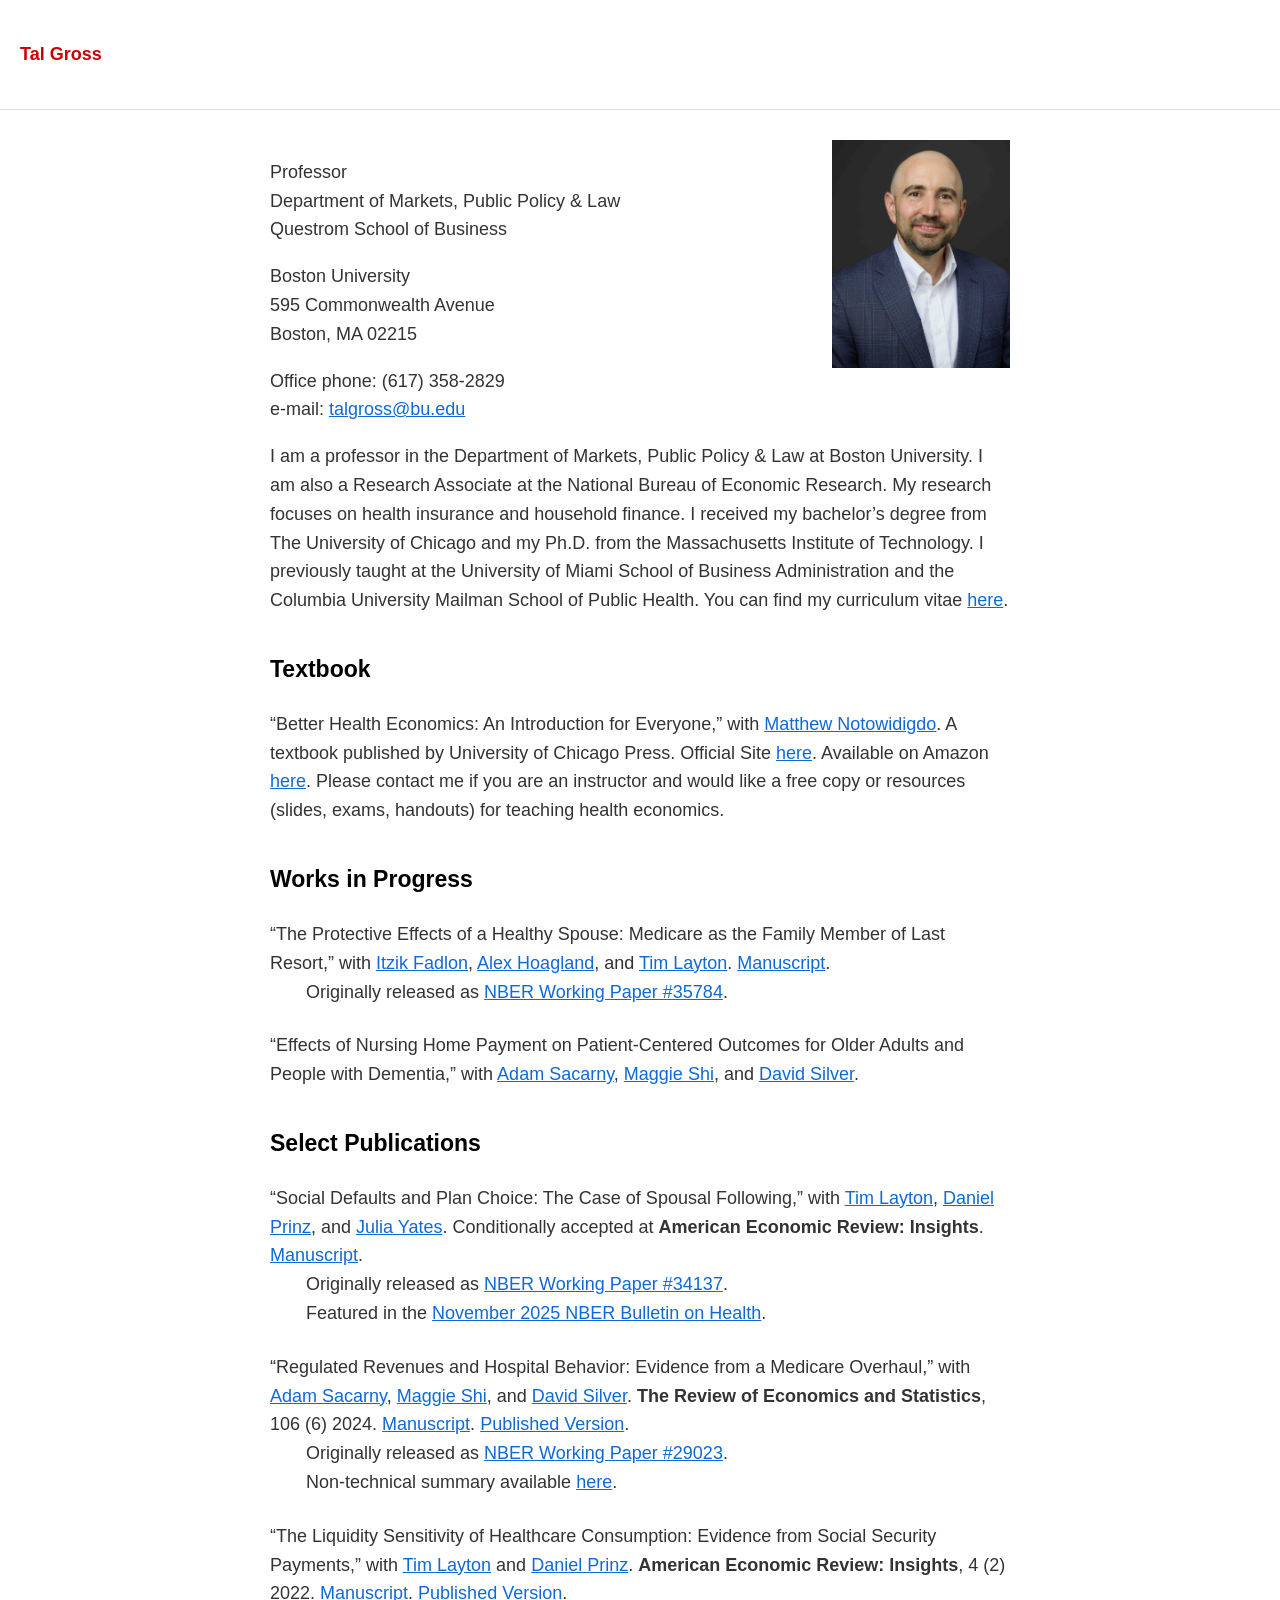
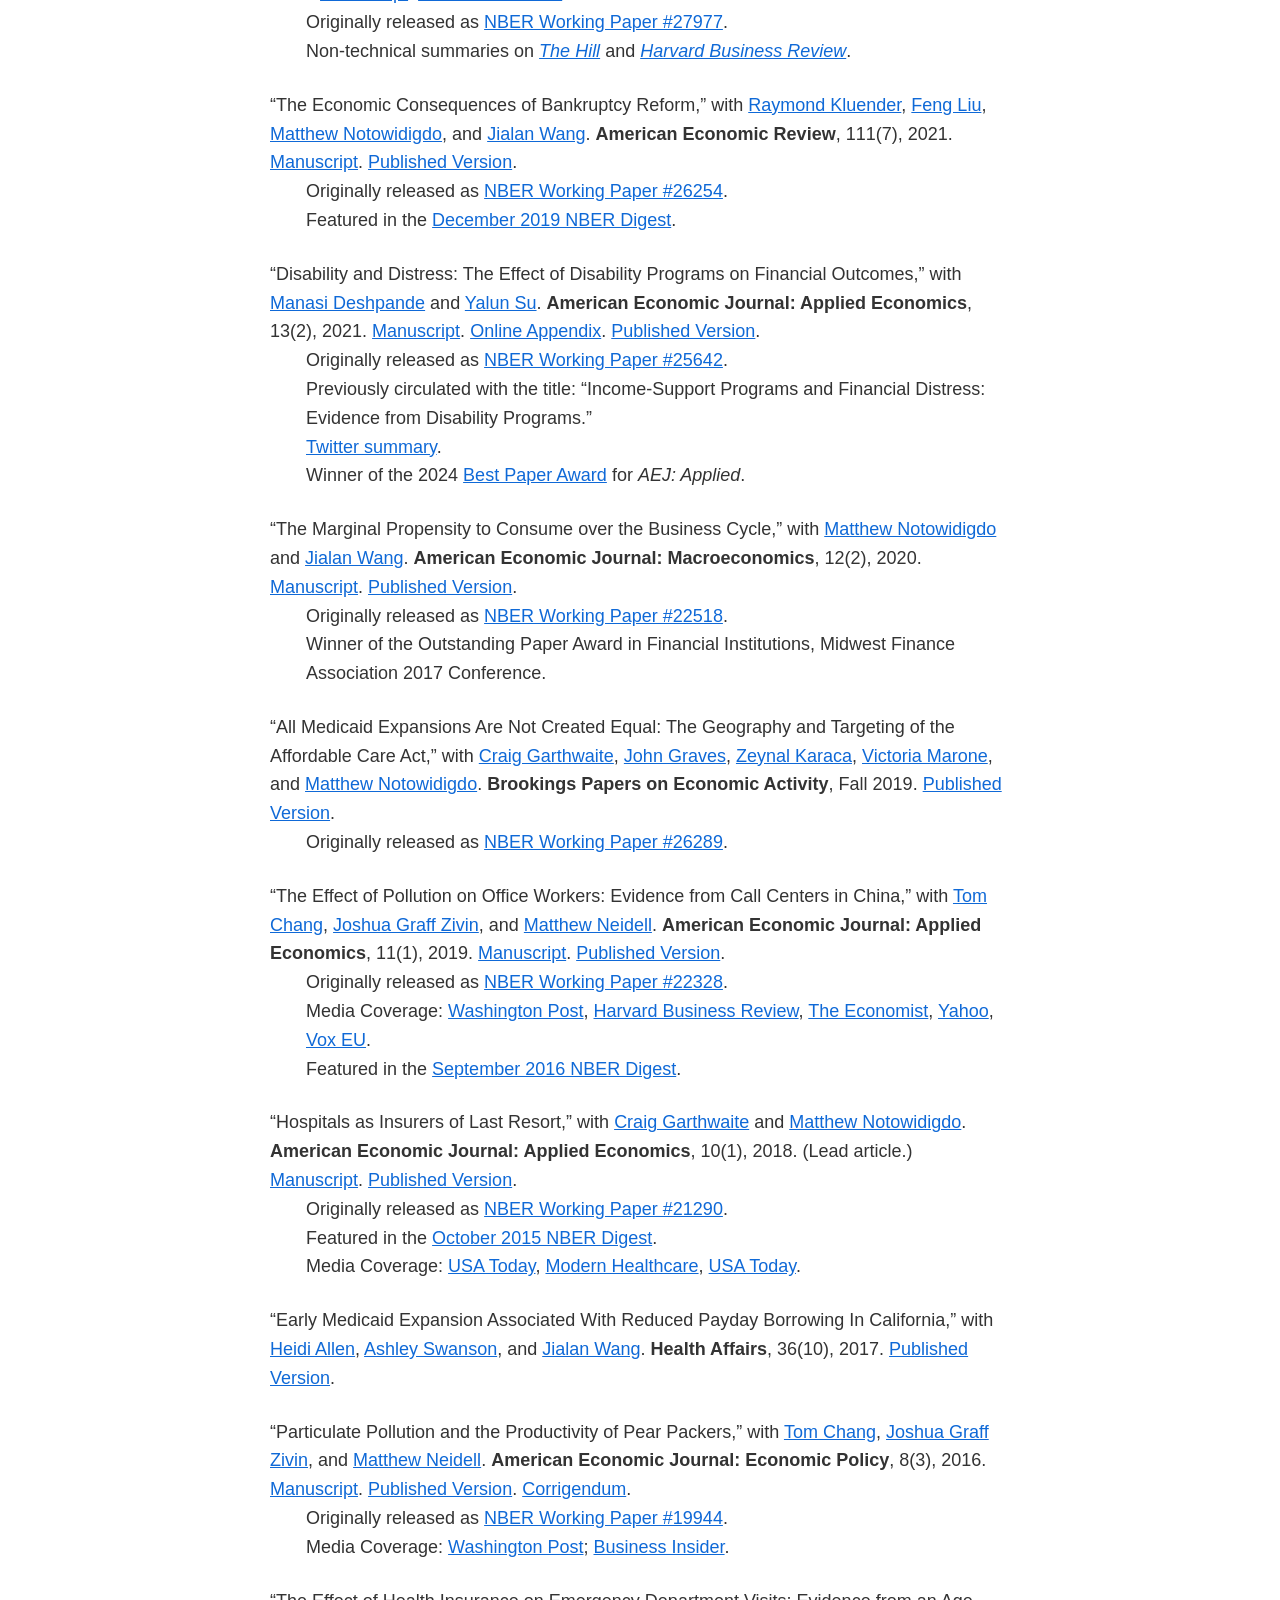
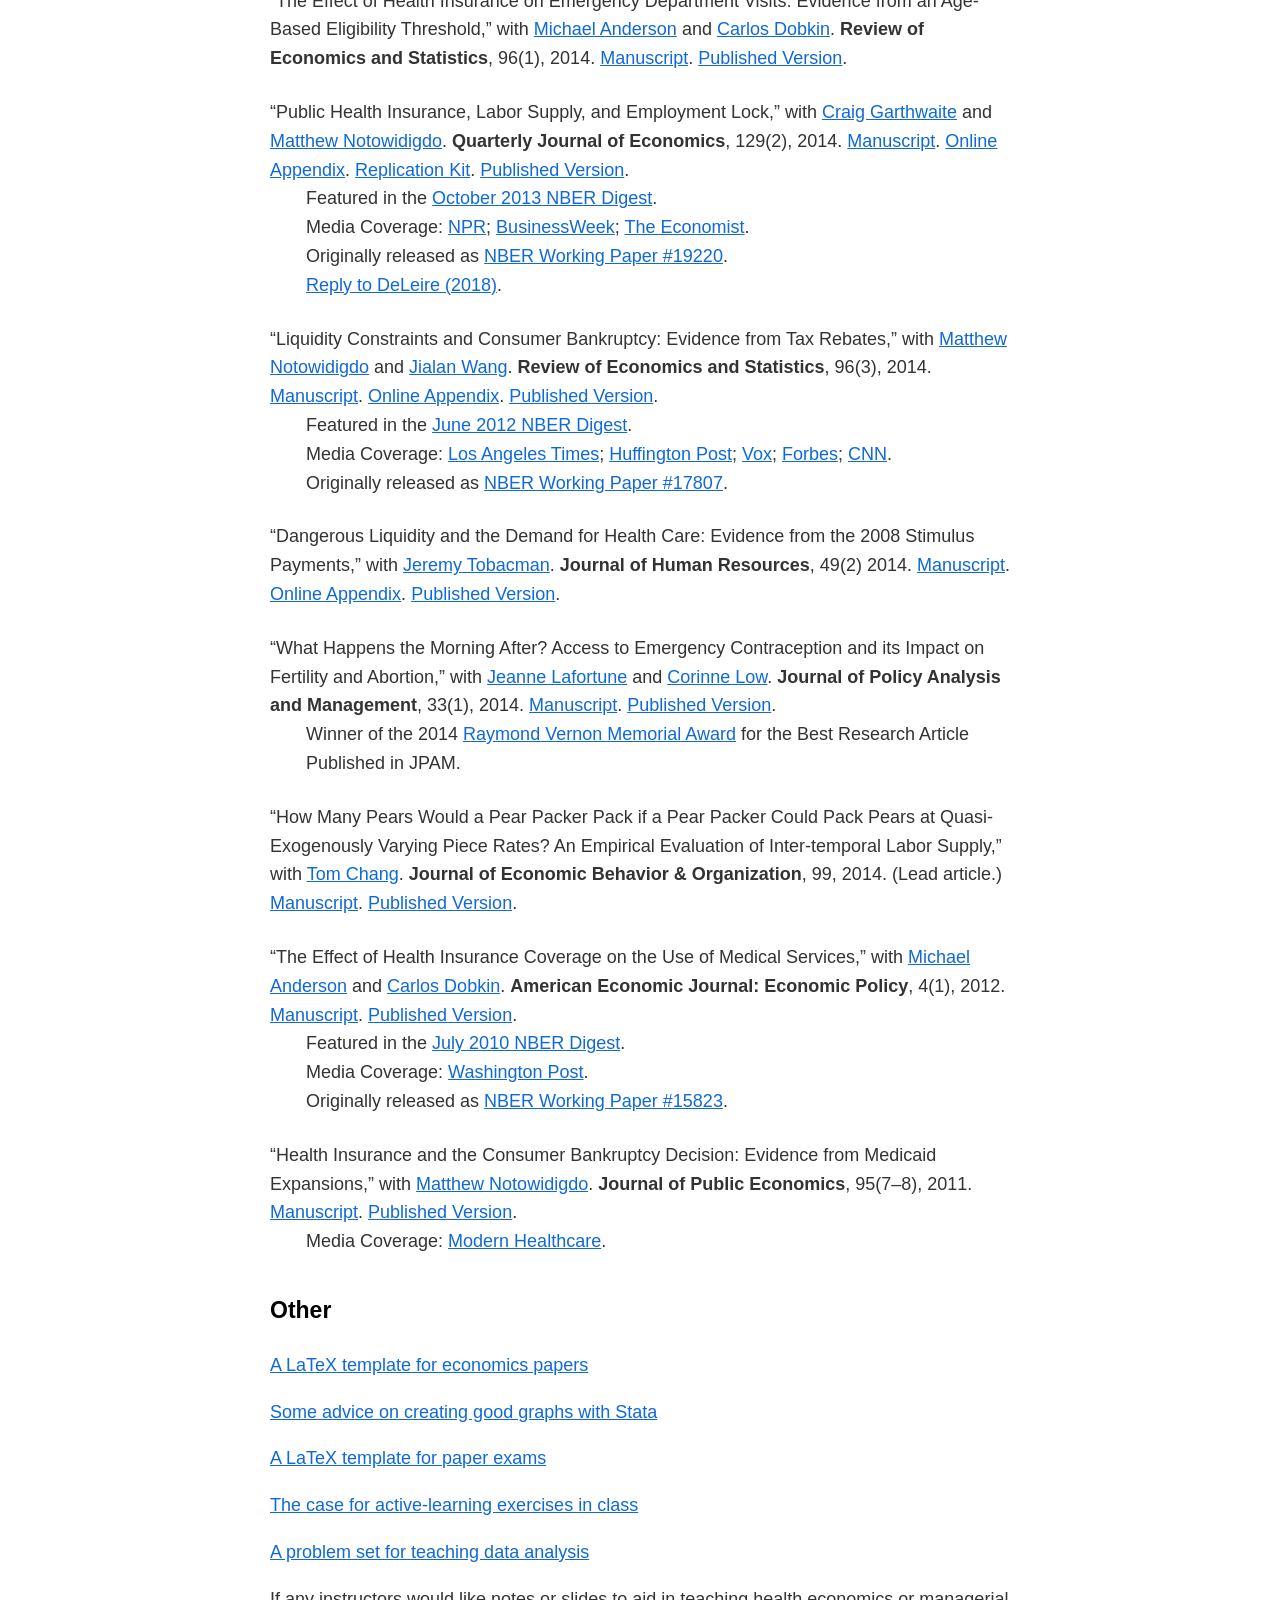
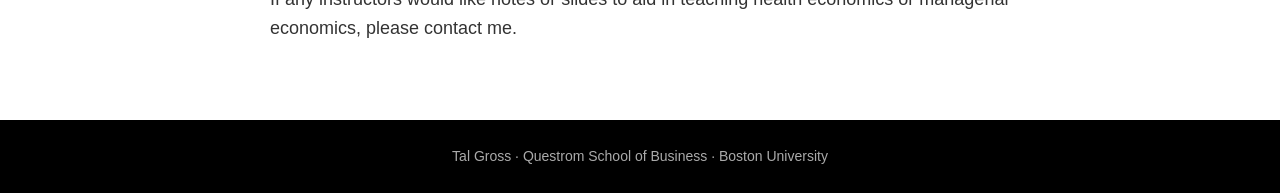
==== index.html @ 904182be "Initial version of personal website, moved from sites.bu.edu/talgross Co-Authored-By: Claude Opus 5." ====
<!DOCTYPE html>
<!-- Home page for Tal Gross. To add a paper, copy one <div class="paper"> block and edit it. -->
<html lang="en">
<head>
  <meta charset="utf-8">
  <meta name="viewport" content="width=device-width, initial-scale=1">
  <title>Tal Gross</title>
  <meta name="description" content="Tal Gross, Professor of Markets, Public Policy & Law at Boston University's Questrom School of Business. Research on health insurance and household finance.">
  <link rel="stylesheet" href="style.css">
</head>
<body>

<header class="masthead">
  <a href="./">Tal Gross</a>
</header>

<main>

<!-- ======================= Contact and bio ======================= -->

<img class="headshot" src="images/tal-gross.jpeg" alt="Photo of Tal Gross">

<p>Professor<br>
Department of Markets, Public Policy &amp; Law<br>
Questrom School of Business</p>

<p>Boston University<br>
595 Commonwealth Avenue<br>
Boston, MA 02215</p>

<p>Office phone: (617) 358-2829<br>
e-mail: <a href="mailto:talgross@bu.edu">talgross@bu.edu</a></p>

<p>I am a professor in the Department of Markets, Public Policy &amp; Law at Boston University. I am also a Research Associate at the National Bureau of Economic Research. My research focuses on health insurance and household finance. I received my bachelor’s degree from The University of Chicago and my Ph.D. from the Massachusetts Institute of Technology. I previously taught at the University of Miami School of Business Administration and the Columbia University Mailman School of Public Health. You can find my curriculum vitae <a href="talgross_cv.pdf">here</a>.</p>

<!-- ======================= Textbook ======================= -->

<h4>Textbook</h4>

<p>“Better Health Economics: An Introduction for Everyone,” with <a href="https://users.nber.org/~notom/">Matthew Notowidigdo</a>. A textbook published by University of Chicago Press. Official Site <a href="https://press.uchicago.edu/ucp/books/book/chicago/B/bo208556491.html">here</a>. Available on Amazon <a href="https://a.co/d/bDvPM5c">here</a>. Please contact me if you are an instructor and would like a free copy or resources (slides, exams, handouts) for teaching health economics.</p>

<!-- ======================= Works in progress ======================= -->

<h4>Works in Progress</h4>

<div class="paper">
  <p>“The Protective Effects of a Healthy Spouse: Medicare as the Family Member of Last Resort,” with <a href="https://pages.ucsd.edu/~yfadlon/">Itzik Fadlon</a>, <a href="https://alex-hoagland.github.io/">Alex Hoagland</a>, and <a href="https://www.timothyjlayton.com/">Tim Layton</a>. <a href="papers/fadlon-gross-hoagland-layton.pdf">Manuscript</a>.</p>
  <p class="note">Originally released as <a href="https://www.nber.org/papers/w35784">NBER Working Paper #35784</a>.</p>
</div>

<div class="paper">
  <p>“Effects of Nursing Home Payment on Patient-Centered Outcomes for Older Adults and People with Dementia,” with <a href="http://sacarny.com/">Adam Sacarny</a>, <a href="https://www.maggie-shi.com/">Maggie Shi</a>, and <a href="https://sites.google.com/site/silverdw/">David Silver</a>.</p>
</div>

<!-- ======================= Publications ======================= -->

<h4>Select Publications</h4>

<div class="paper">
  <p>“Social Defaults and Plan Choice: The Case of Spousal Following,” with <a href="https://www.timothyjlayton.com/">Tim Layton</a>, <a href="https://www.linkedin.com/in/prinzdani">Daniel Prinz</a>, and <a href="https://lsa.umich.edu/econ/people/phd-students/jryates.html">Julia Yates</a>. Conditionally accepted at <strong>American Economic Review: Insights</strong>. <a href="papers/gross-layton-prinz-yates.pdf">Manuscript</a>.</p>
  <p class="note">Originally released as <a href="https://www.nber.org/papers/w34137">NBER Working Paper #34137</a>.</p>
  <p class="note">Featured in the <a href="https://www.nber.org/bh/20253/spousal-following-and-medicare-part-d-plan-choice?page=1&amp;perPage=50">November 2025 NBER Bulletin on Health</a>.</p>
</div>

<div class="paper">
  <p>“Regulated Revenues and Hospital Behavior: Evidence from a Medicare Overhaul,” with <a href="http://sacarny.com/">Adam Sacarny</a>, <a href="https://www.maggie-shi.com/">Maggie Shi</a>, and <a href="https://sites.google.com/site/silverdw/">David Silver</a>. <strong>The Review of Economics and Statistics</strong>, 106 (6) 2024. <a href="papers/gross-sacarny-shi-silver-2024.pdf">Manuscript</a>. <a href="https://doi.org/10.1162/rest_a_01254">Published Version</a>.</p>
  <p class="note">Originally released as <a href="https://www.nber.org/papers/w29023">NBER Working Paper #29023</a>.</p>
  <p class="note">Non-technical summary available <a href="https://sites.bu.edu/tpri/2022/05/19/do-incentives-matter-for-hospitals/">here</a>.</p>
</div>

<div class="paper">
  <p>“The Liquidity Sensitivity of Healthcare Consumption: Evidence from Social Security Payments,” with <a href="https://www.timothyjlayton.com/">Tim Layton</a> and <a href="https://www.linkedin.com/in/prinzdani">Daniel Prinz</a>. <strong>American Economic Review: Insights</strong>, 4 (2) 2022. <a href="papers/gross-layton-prinz-2022.pdf">Manuscript</a>. <a href="https://www.doi.org/10.1257/aeri.20200830">Published Version</a>.</p>
  <p class="note">Originally released as <a href="http://www.nber.org/papers/w27977">NBER Working Paper #27977</a>.</p>
  <p class="note">Non-technical summaries on <a href="https://thehill.com/opinion/healthcare/529076-seniors-pattern-of-out-of-pocket-co-pays-says-much-about-us-healthcare"><em>The Hill</em></a> and <a href="https://hbr.org/2022/10/to-encourage-patients-to-fill-prescriptions-fix-copays"><em>Harvard Business Review</em></a>.</p>
</div>

<div class="paper">
  <p>“The Economic Consequences of Bankruptcy Reform,” with <a href="https://www.raykluender.com/">Raymond Kluender</a>, <a href="https://www.consumerfinance.gov/data-research/cfpb-researchers/feng-liu/">Feng Liu</a>, <a href="https://users.nber.org/~notom/">Matthew Notowidigdo</a>, and <a href="https://sites.google.com/site/jialanw/">Jialan Wang</a>. <strong>American Economic Review</strong>, 111(7), 2021. <a href="papers/gross-kluender-liu-notowidigdo-wang-2021.pdf">Manuscript</a>. <a href="https://www.doi.org/10.1257/aer.20191311">Published Version</a>.</p>
  <p class="note">Originally released as <a href="http://www.nber.org/papers/w26254">NBER Working Paper #26254</a>.</p>
  <p class="note">Featured in the <a href="https://www.nber.org/digest/dec19/dec19.pdf">December 2019 NBER Digest</a>.</p>
</div>

<div class="paper">
  <p>“Disability and Distress: The Effect of Disability Programs on Financial Outcomes,” with <a href="https://sites.google.com/view/mdeshpande">Manasi Deshpande</a> and <a href="https://scholar.google.com/citations?user=4s7i6xQAAAAJ&amp;hl=en">Yalun Su</a>. <strong>American Economic Journal: Applied Economics</strong>, 13(2), 2021. <a href="papers/deshpande-gross-su-2021.pdf">Manuscript</a>. <a href="papers/deshpande-gross-su-2021-appendix.pdf">Online Appendix</a>. <a href="https://www.doi.org/10.1257/app.20190709">Published Version</a>.</p>
  <p class="note">Originally released as <a href="http://www.nber.org/papers/w25642">NBER Working Paper #25642</a>.</p>
  <p class="note">Previously circulated with the title: “Income-Support Programs and Financial Distress: Evidence from Disability Programs.”</p>
  <p class="note"><a href="https://twitter.com/talgross/status/1105079815210786817">Twitter summary</a>.</p>
  <p class="note">Winner of the 2024 <a href="https://www.aeaweb.org/about-aea/honors-awards/aej-best-papers">Best Paper Award</a> for <em>AEJ: Applied</em>.</p>
</div>

<div class="paper">
  <p>“The Marginal Propensity to Consume over the Business Cycle,” with <a href="https://users.nber.org/~notom/">Matthew Notowidigdo</a> and <a href="https://sites.google.com/site/jialanw/">Jialan Wang</a>. <strong>American Economic Journal: Macroeconomics</strong>, 12(2), 2020. <a href="papers/gross-notowidigdo-wang-2020.pdf">Manuscript</a>. <a href="https://www.doi.org/10.1257/mac.20160287">Published Version</a>.</p>
  <p class="note">Originally released as <a href="http://www.nber.org/papers/w22518">NBER Working Paper #22518</a>.</p>
  <p class="note">Winner of the Outstanding Paper Award in Financial Institutions, Midwest Finance Association 2017 Conference.</p>
</div>

<div class="paper">
  <p>“All Medicaid Expansions Are Not Created Equal: The Geography and Targeting of the Affordable Care Act,” with <a href="https://www.kellogg.northwestern.edu/academics-research/faculty/garthwaite_craig/">Craig Garthwaite</a>, <a href="https://www.vumc.org/health-policy/person/john-graves-phd">John Graves</a>, <a href="https://www.linkedin.com/in/zeynal-karaca-0109754/">Zeynal Karaca</a>, <a href="https://www.victoriamarone.com">Victoria Marone</a>, and <a href="https://users.nber.org/~notom/">Matthew Notowidigdo</a>. <strong>Brookings Papers on Economic Activity</strong>, Fall 2019. <a href="https://www.brookings.edu/bpea-articles/all-medicaid-expansions-are-not-created-equal-the-geography-and-targeting-of-the-affordable-care-act/">Published Version</a>.</p>
  <p class="note">Originally released as <a href="https://www.nber.org/papers/w26289">NBER Working Paper #26289</a>.</p>
</div>

<div class="paper">
  <p>“The Effect of Pollution on Office Workers: Evidence from Call Centers in China,” with <a href="https://www.marshall.usc.edu/personnel/tom-chang">Tom Chang</a>, <a href="https://www.joshgraffzivin.com/">Joshua Graff Zivin</a>, and <a href="http://www.columbia.edu/~mn2191/">Matthew Neidell</a>. <strong>American Economic Journal: Applied Economics</strong>, 11(1), 2019. <a href="papers/chang-graffzivin-gross-neidell-2019.pdf">Manuscript</a>. <a href="https://www.doi.org/10.1257/app.20160436">Published Version</a>.</p>
  <p class="note">Originally released as <a href="http://www.nber.org/papers/w22328">NBER Working Paper #22328</a>.</p>
  <p class="note">Media Coverage: <a href="https://www.washingtonpost.com/news/energy-environment/wp/2016/06/14/the-hidden-toll-of-air-pollution-on-office-workers/">Washington Post</a>, <a href="https://hbr.org/2016/09/air-pollution-is-making-office-workers-less-productive">Harvard Business Review</a>, <a href="http://www.economist.com/blogs/economist-explains/2016/10/economist-explains-2">The Economist</a>, <a href="https://ca.finance.yahoo.com/news/pollution-is-making-it-harder-for-office-workers-to-be-productive-study-161359807.html">Yahoo</a>, <a href="http://voxeu.org/article/impact-pollution-worker-productivity">Vox EU</a>.</p>
  <p class="note">Featured in the <a href="http://www.nber.org/digest/sep16/sep16.pdf">September 2016 NBER Digest</a>.</p>
</div>

<div class="paper">
  <p>“Hospitals as Insurers of Last Resort,” with <a href="https://www.kellogg.northwestern.edu/academics-research/faculty/garthwaite_craig/">Craig Garthwaite</a> and <a href="https://users.nber.org/~notom/">Matthew Notowidigdo</a>. <strong>American Economic Journal: Applied Economics</strong>, 10(1), 2018. (Lead article.) <a href="papers/garthwaite-gross-notowidigdo-2018.pdf">Manuscript</a>. <a href="https://www.aeaweb.org/articles?id=10.1257/app.20150581">Published Version</a>.</p>
  <p class="note">Originally released as <a href="http://www.nber.org/papers/w21290">NBER Working Paper #21290</a>.</p>
  <p class="note">Featured in the <a href="http://www.nber.org/digest/oct15/oct15.pdf">October 2015 NBER Digest</a>.</p>
  <p class="note">Media Coverage: <a href="http://www.usatoday.com/story/news/nation/2015/06/25/aca-subsidies-remain-under-supreme-court-decision/71116336/">USA Today</a>, <a href="https://web.archive.org/web/20190106095228/https://www.modernhealthcare.com/article/20150623/NEWS/150629964">Modern Healthcare</a>, <a href="https://www.usatoday.com/story/news/politics/2017/07/03/who-pays-when-someone-without-insurance-shows-up-er/445756001/">USA Today</a>.</p>
</div>

<div class="paper">
  <p>“Early Medicaid Expansion Associated With Reduced Payday Borrowing In California,” with <a href="https://socialwork.columbia.edu/directory/heidi-l-allen">Heidi Allen</a>, <a href="https://econ.wisc.edu/staff/swanson-ashley/">Ashley Swanson</a>, and <a href="https://sites.google.com/site/jialanw/">Jialan Wang</a>. <strong>Health Affairs</strong>, 36(10), 2017. <a href="https://doi.org/10.1377/hlthaff.2017.0369">Published Version</a>.</p>
</div>

<div class="paper">
  <p>“Particulate Pollution and the Productivity of Pear Packers,” with <a href="https://www.marshall.usc.edu/personnel/tom-chang">Tom Chang</a>, <a href="https://www.joshgraffzivin.com/">Joshua Graff Zivin</a>, and <a href="http://www.columbia.edu/~mn2191/">Matthew Neidell</a>. <strong>American Economic Journal: Economic Policy</strong>, 8(3), 2016. <a href="papers/chang-graffzivin-gross-neidell-2016.pdf">Manuscript</a>. <a href="https://www.aeaweb.org/articles?id=10.1257/pol.20150085">Published Version</a>. <a href="https://www.aeaweb.org/articles?id=10.1257/pol.11.3.454">Corrigendum</a>.</p>
  <p class="note">Originally released as <a href="http://www.nber.org/papers/w19944">NBER Working Paper #19944</a>.</p>
  <p class="note">Media Coverage: <a href="http://www.washingtonpost.com/blogs/wonkblog/wp/2014/03/10/new-research-shows-air-pollution-might-make-you-bad-at-your-job/">Washington Post</a>; <a href="http://www.businessinsider.com/pollution-affects-labor-productivity-2015-6">Business Insider</a>.</p>
</div>

<div class="paper">
  <p>“The Effect of Health Insurance on Emergency Department Visits: Evidence from an Age-Based Eligibility Threshold,” with <a href="https://anderson.are.berkeley.edu/Homepage.html">Michael Anderson</a> and <a href="http://people.ucsc.edu/~cdobkin/">Carlos Dobkin</a>. <strong>Review of Economics and Statistics</strong>, 96(1), 2014. <a href="papers/anderson-dobkin-gross-2014.pdf">Manuscript</a>. <a href="http://www.mitpressjournals.org/doi/abs/10.1162/REST_a_00378#.U2fmUK1dVqI">Published Version</a>.</p>
</div>

<div class="paper">
  <p>“Public Health Insurance, Labor Supply, and Employment Lock,” with <a href="https://www.kellogg.northwestern.edu/academics-research/faculty/garthwaite_craig/">Craig Garthwaite</a> and <a href="https://users.nber.org/~notom/">Matthew Notowidigdo</a>. <strong>Quarterly Journal of Economics</strong>, 129(2), 2014. <a href="papers/garthwaite-gross-notowidigdo-2014.pdf">Manuscript</a>. <a href="papers/garthwaite-gross-notowidigdo-2014-appendix.pdf">Online Appendix</a>. <a href="http://www.nber.org/~notom/ggn-replication-kit.zip">Replication Kit</a>. <a href="http://qje.oxfordjournals.org/content/129/2/653.abstract">Published Version</a>.</p>
  <p class="note">Featured in the <a href="http://www.nber.org/digest/oct13/oct13.pdf">October 2013 NBER Digest</a>.</p>
  <p class="note">Media Coverage: <a href="https://web.archive.org/web/20130718160529/http://www.marketplace.org:80/topics/economy/health-care/affordable-care-act-may-free-some-working-health-insurance">NPR</a>; <a href="https://web.archive.org/web/20130728070442/http://www.businessweek.com:80/articles/2013-07-26/obamacare-could-shrink-jobs-why-that-might-be-ok">BusinessWeek</a>; <a href="https://web.archive.org/web/20130815211618/http://www.economist.com/whichmba/lessons-tennessee">The Economist</a>.</p>
  <p class="note">Originally released as <a href="http://www.nber.org/papers/w19220">NBER Working Paper #19220</a>.</p>
  <p class="note"><a href="papers/garthwaite-gross-notowidigdo-2014-reply.pdf">Reply to DeLeire (2018)</a>.</p>
</div>

<div class="paper">
  <p>“Liquidity Constraints and Consumer Bankruptcy: Evidence from Tax Rebates,” with <a href="https://users.nber.org/~notom/">Matthew Notowidigdo</a> and <a href="https://sites.google.com/site/jialanw/">Jialan Wang</a>. <strong>Review of Economics and Statistics</strong>, 96(3), 2014. <a href="papers/gross-notowidigdo-wang-2014.pdf">Manuscript</a>. <a href="papers/gross-notowidigdo-wang-2014-appendix.pdf">Online Appendix</a>. <a href="http://www.mitpressjournals.org/toc/rest/96/3">Published Version</a>.</p>
  <p class="note">Featured in the <a href="http://www.nber.org/digest/jun12/jun12.pdf">June 2012 NBER Digest</a>.</p>
  <p class="note">Media Coverage: <a href="http://www.latimes.com/business/money/la-fi-mo-tax-refunds-bankruptcy-20120323,0,1191292.story">Los Angeles Times</a>; <a href="http://www.huffingtonpost.com/2012/03/23/bankruptcy-tax-refund_n_1374861.html">Huffington Post</a>; <a href="https://web.archive.org/web/20120408194123/http://www.voxeu.org:80/index.php?q=node/7846">Vox</a>; <a href="http://www.forbes.com/sites/daviddisalvo/2012/03/22/why-tax-rebates-boost-bankruptcies-and-why-thats-not-all-bad/">Forbes</a>; <a href="https://web.archive.org/web/20120508183751/http://money.cnn.com:80/2012/05/07/pf/bankruptcy-costs/index.htm">CNN</a>.</p>
  <p class="note">Originally released as <a href="http://www.nber.org/papers/w17807">NBER Working Paper #17807</a>.</p>
</div>

<div class="paper">
  <p>“Dangerous Liquidity and the Demand for Health Care: Evidence from the 2008 Stimulus Payments,” with <a href="http://lerner.udel.edu/faculty-staff-directory/jeremy-tobacman/">Jeremy Tobacman</a>. <strong>Journal of Human Resources</strong>, 49(2) 2014. <a href="papers/gross-tobacman-2014.pdf">Manuscript</a>. <a href="papers/gross-tobacman-2014-appendix.pdf">Online Appendix</a>. <a href="http://jhr.uwpress.org/content/49/2/424.abstract">Published Version</a>.</p>
</div>

<div class="paper">
  <p>“What Happens the Morning After? Access to Emergency Contraception and its Impact on Fertility and Abortion,” with <a href="http://sites.google.com/site/jeannelafortune/">Jeanne Lafortune</a> and <a href="https://bepp.wharton.upenn.edu/profile/corlow/">Corinne Low</a>. <strong>Journal of Policy Analysis and Management</strong>, 33(1), 2014. <a href="papers/gross-lafortune-low-2014.pdf">Manuscript</a>. <a href="http://onlinelibrary.wiley.com/doi/10.1002/pam.21731/abstract">Published Version</a>.</p>
  <p class="note">Winner of the 2014 <a href="https://www.appam.org/about-appam/awards/raymond-vernon-memorial-award/">Raymond Vernon Memorial Award</a> for the Best Research Article Published in JPAM.</p>
</div>

<div class="paper">
  <p>“How Many Pears Would a Pear Packer Pack if a Pear Packer Could Pack Pears at Quasi-Exogenously Varying Piece Rates? An Empirical Evaluation of Inter-temporal Labor Supply,” with <a href="https://www.marshall.usc.edu/personnel/tom-chang">Tom Chang</a>. <strong>Journal of Economic Behavior &amp; Organization</strong>, 99, 2014. (Lead article.) <a href="papers/chang-gross-2014.pdf">Manuscript</a>. <a href="http://www.sciencedirect.com/science/article/pii/S0167268113002953">Published Version</a>.</p>
</div>

<div class="paper">
  <p>“The Effect of Health Insurance Coverage on the Use of Medical Services,” with <a href="https://anderson.are.berkeley.edu/Homepage.html">Michael Anderson</a> and <a href="http://people.ucsc.edu/~cdobkin/">Carlos Dobkin</a>. <strong>American Economic Journal: Economic Policy</strong>, 4(1), 2012. <a href="papers/anderson-dobkin-gross-2012.pdf">Manuscript</a>. <a href="http://pubs.aeaweb.org/doi/pdfplus/10.1257/pol.4.1.1">Published Version</a>.</p>
  <p class="note">Featured in the <a href="http://www.nber.org/digest/jul10/jul10.pdf">July 2010 NBER Digest</a>.</p>
  <p class="note">Media Coverage: <a href="http://www.washingtonpost.com/wp-dyn/content/article/2010/03/23/AR2010032302347.html?hpid=opinionsbox1">Washington Post</a>.</p>
  <p class="note">Originally released as <a href="http://www.nber.org/papers/w15823">NBER Working Paper #15823</a>.</p>
</div>

<div class="paper">
  <p>“Health Insurance and the Consumer Bankruptcy Decision: Evidence from Medicaid Expansions,” with <a href="https://users.nber.org/~notom/">Matthew Notowidigdo</a>. <strong>Journal of Public Economics</strong>, 95(7–8), 2011. <a href="papers/gross-notowidigdo-2011.pdf">Manuscript</a>. <a href="http://dx.doi.org/10.1016/j.jpubeco.2011.01.012">Published Version</a>.</p>
  <p class="note">Media Coverage: <a href="https://web.archive.org/web/20110827120717/http://www.modernhealthcare.com:80/article/20110414/blogs01/304149984">Modern Healthcare</a>.</p>
</div>

<!-- ======================= Other ======================= -->

<h4>Other</h4>

<p><a href="https://bsky.app/profile/talgross.bsky.social/post/3lj6batfz7c2r">A LaTeX template for economics papers</a></p>
<p><a href="https://bsky.app/profile/talgross.bsky.social/post/3lk4bfmixrc23">Some advice on creating good graphs with Stata</a></p>
<p><a href="https://github.com/talgross-bu/LaTeX-template-for-exams">A LaTeX template for paper exams</a></p>
<p><a href="teaching/one-idea-for-teaching.pdf">The case for active-learning exercises in class</a></p>
<p><a href="problem-sets.html">A problem set for teaching data analysis</a></p>
<p>If any instructors would like notes or slides to aid in teaching health economics or managerial economics, please contact me.</p>

</main>

<footer>Tal Gross &middot; Questrom School of Business &middot; Boston University</footer>

</body>
</html>
---- style.css ----
/* Styles for Tal Gross's personal site. Mimics the look of the old BU WordPress theme. */

:root {
  --text: #333;
  --heading: #000;
  --link: #0f69d7;
  --link-visited: #7337af;
  --rule: #ddd;
  --bu-red: #cc0000;
  --sans: "Helvetica Neue", Helvetica, Arial, sans-serif;
}

body {
  margin: 0;
  background: #fff;
  color: var(--text);
  font-family: var(--sans);
  font-size: 18px;
  line-height: 1.6;
}

a { color: var(--link); }
a:visited { color: var(--link-visited); }
a:hover { text-decoration: none; }

/* Top banner with the site name */
.masthead {
  border-bottom: 1px solid var(--rule);
}
.masthead a {
  display: block;
  padding: 40px 20px;
  font-family: var(--sans);
  font-size: 18px;
  font-weight: bold;
  color: var(--bu-red);
  text-decoration: none;
}

main {
  max-width: 740px;
  margin: 0 auto;
  padding: 30px 20px 60px;
}

h1, h2, h4 { color: var(--heading); line-height: 1.3; }
h1 { font-size: 30px; }
h2 { font-size: 24px; margin-top: 40px; }
h4 { font-size: 23px; margin: 40px 0 25px; }

.headshot {
  float: right;
  width: 178px;
  margin: 0 0 20px 20px;
}

/* Each publication: main citation, then indented notes (NBER version, media, awards) */
.paper { margin-bottom: 25px; }
.paper p { margin: 0; }
.paper .note { padding-left: 2em; }

code { font-size: 16px; }

/* Black BU-style footer */
footer {
  background: #000;
  color: #aaa;
  font-family: var(--sans);
  font-size: 14px;
  text-align: center;
  padding: 25px 20px;
}

@media (max-width: 600px) {
  body { font-size: 17px; }
  .masthead a { padding: 25px 16px; }
  main { padding: 20px 16px 40px; }
  .headshot { width: 120px; }
}
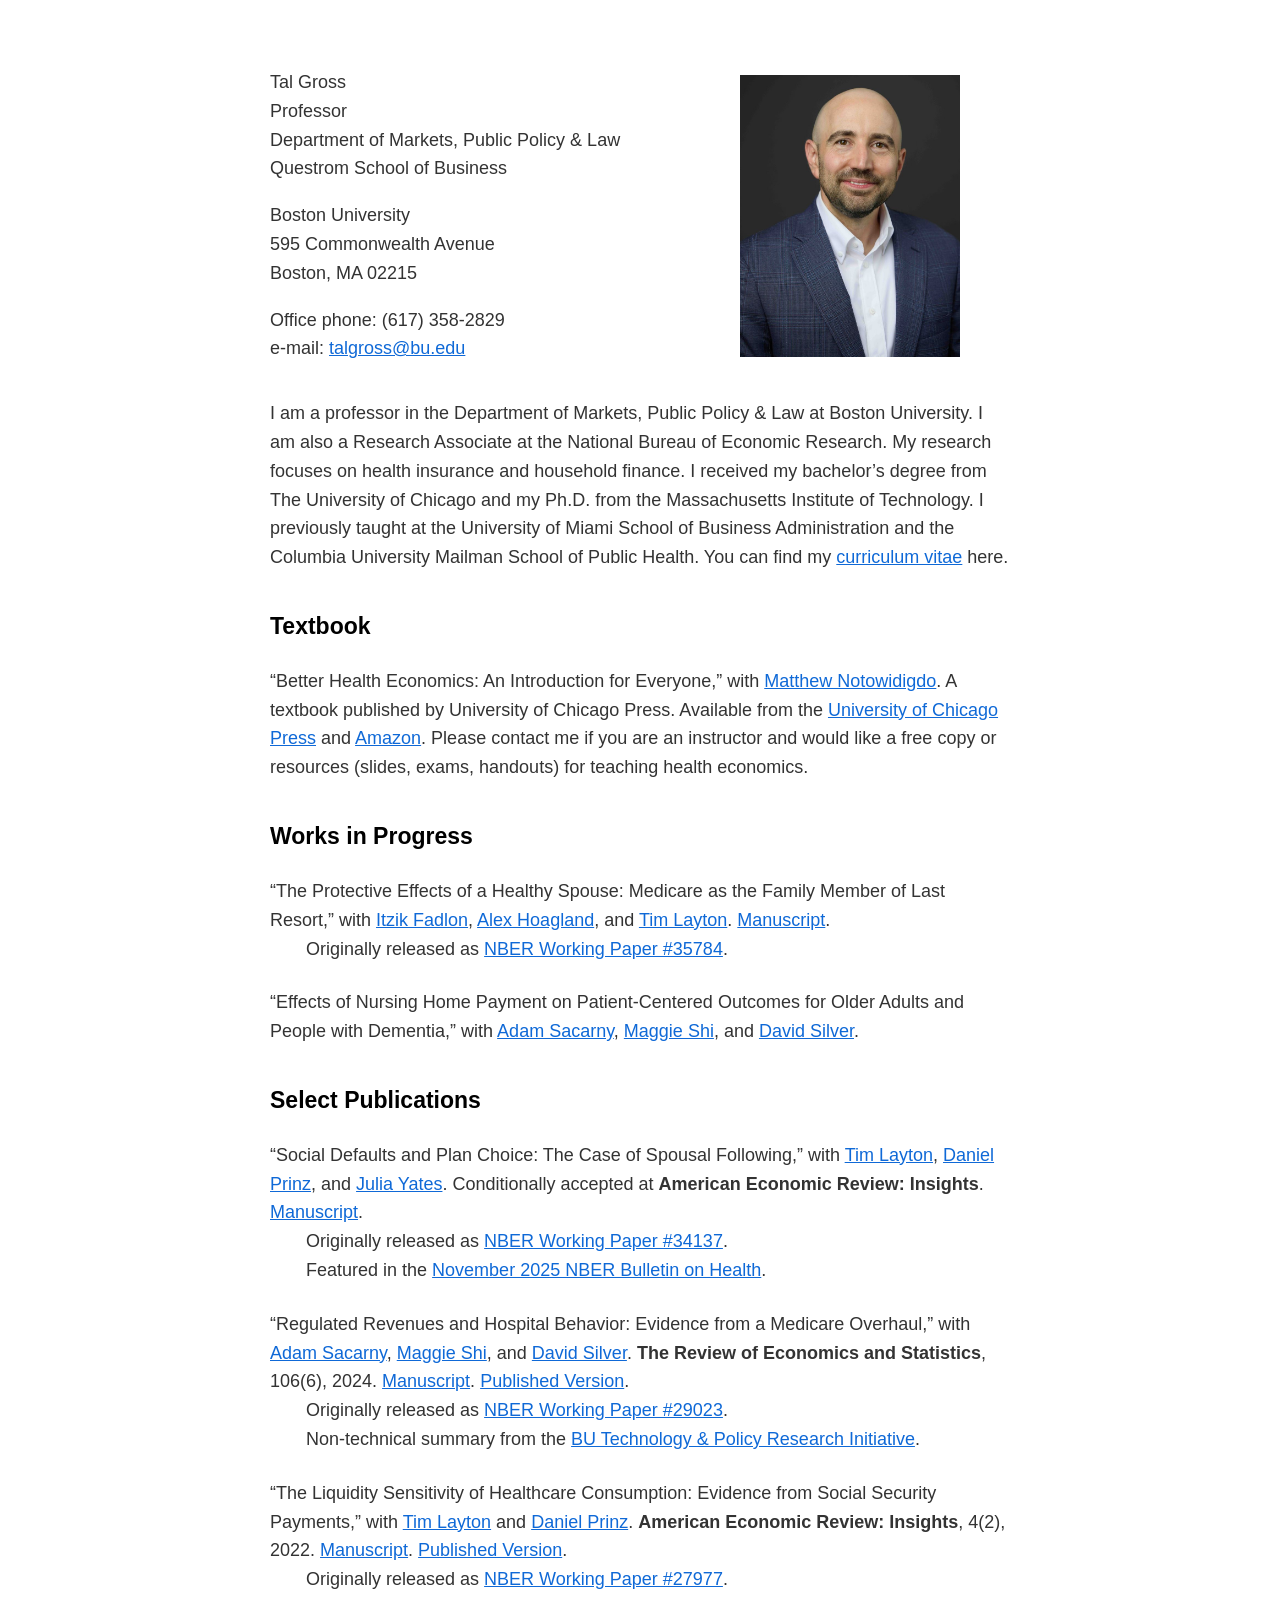
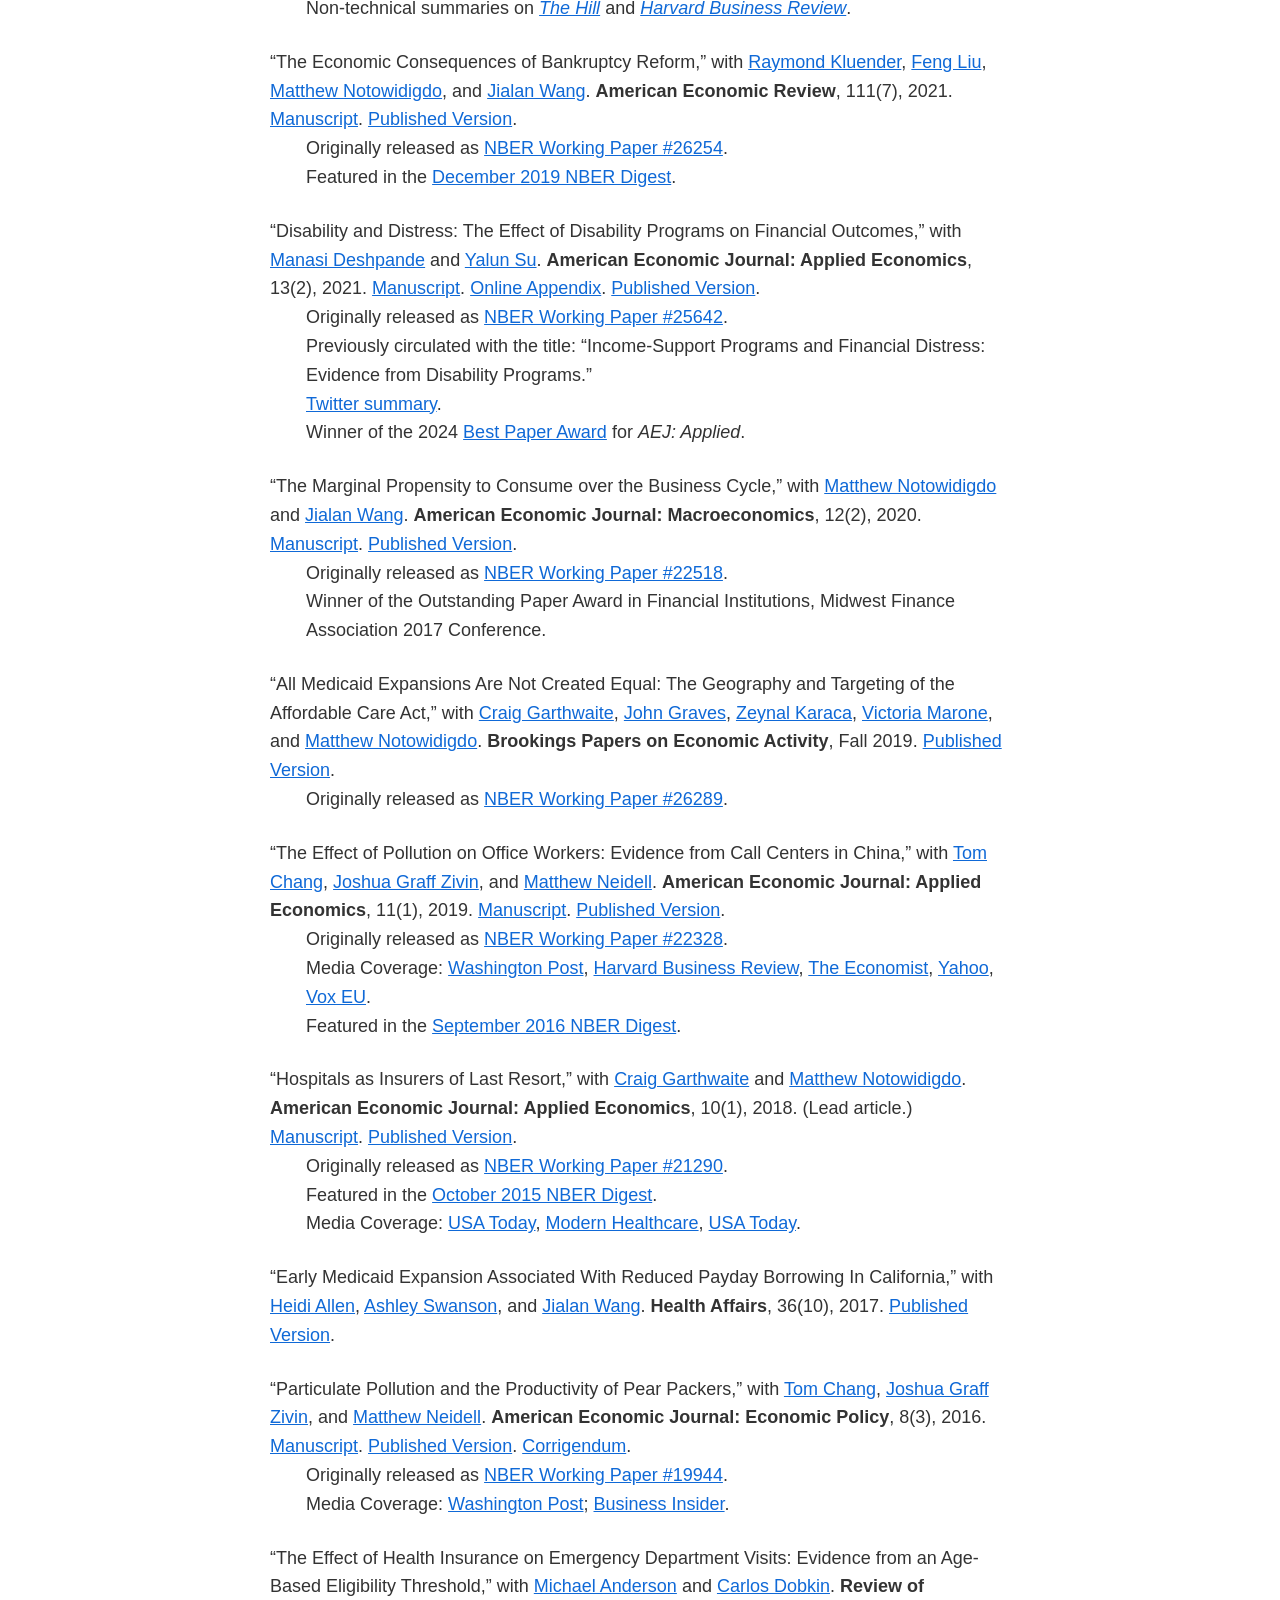
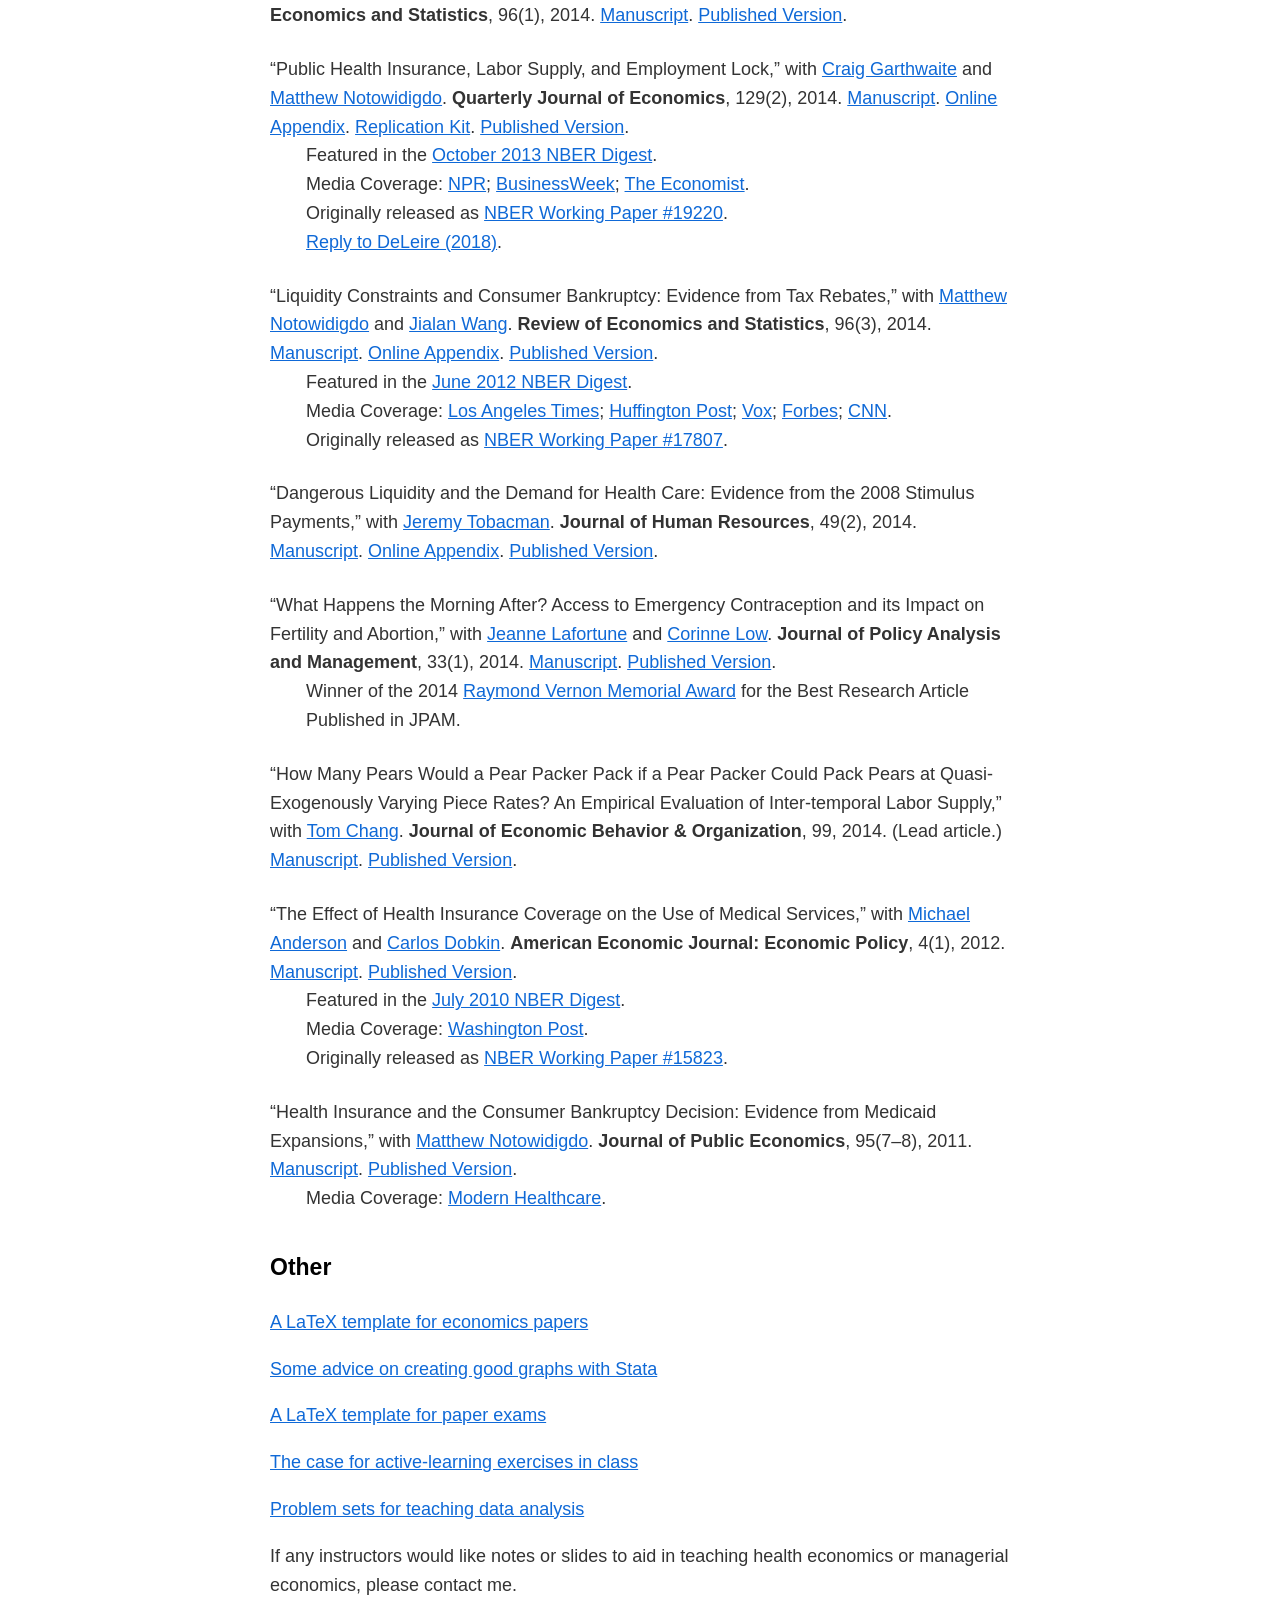
==== commit f68323e3: "Restyle header and photo, use DOI links, add link previews, favicon, and 404 page - Remove banner an" ====
--- a/index.html
+++ b/index.html
@@ -5,39 +5,46 @@
   <meta charset="utf-8">
   <meta name="viewport" content="width=device-width, initial-scale=1">
   <title>Tal Gross</title>
-  <meta name="description" content="Tal Gross, Professor of Markets, Public Policy & Law at Boston University's Questrom School of Business. Research on health insurance and household finance.">
+  <meta name="description" content="Tal Gross, Professor of Markets, Public Policy &amp; Law at Boston University's Questrom School of Business. Research on health insurance and household finance.">
+  <link rel="icon" href="/favicon.svg" type="image/svg+xml">
+  <meta property="og:type" content="website">
+  <meta property="og:title" content="Tal Gross">
+  <meta property="og:description" content="Professor of Markets, Public Policy &amp; Law at Boston University's Questrom School of Business. Research on health insurance and household finance.">
+  <meta property="og:url" content="https://talgross.com/">
+  <meta property="og:image" content="https://talgross.com/images/tal-gross.jpeg">
+  <meta name="twitter:card" content="summary">
   <link rel="stylesheet" href="style.css">
 </head>
 <body>
-
-<header class="masthead">
-  <a href="./">Tal Gross</a>
-</header>
 
 <main>
 
 <!-- ======================= Contact and bio ======================= -->
 
-<img class="headshot" src="images/tal-gross.jpeg" alt="Photo of Tal Gross">
+<div class="contact">
+  <div>
+    <p>Tal Gross<br>
+    Professor<br>
+    Department of Markets, Public Policy &amp; Law<br>
+    Questrom School of Business</p>
 
-<p>Professor<br>
-Department of Markets, Public Policy &amp; Law<br>
-Questrom School of Business</p>
+    <p>Boston University<br>
+    595 Commonwealth Avenue<br>
+    Boston, MA 02215</p>
 
-<p>Boston University<br>
-595 Commonwealth Avenue<br>
-Boston, MA 02215</p>
+    <p>Office phone: (617) 358-2829<br>
+    e-mail: <a href="mailto:talgross@bu.edu">talgross@bu.edu</a></p>
+  </div>
+  <img class="headshot" src="images/tal-gross.jpeg" alt="Photo of Tal Gross">
+</div>
 
-<p>Office phone: (617) 358-2829<br>
-e-mail: <a href="mailto:talgross@bu.edu">talgross@bu.edu</a></p>
-
-<p>I am a professor in the Department of Markets, Public Policy &amp; Law at Boston University. I am also a Research Associate at the National Bureau of Economic Research. My research focuses on health insurance and household finance. I received my bachelor’s degree from The University of Chicago and my Ph.D. from the Massachusetts Institute of Technology. I previously taught at the University of Miami School of Business Administration and the Columbia University Mailman School of Public Health. You can find my curriculum vitae <a href="talgross_cv.pdf">here</a>.</p>
+<p>I am a professor in the Department of Markets, Public Policy &amp; Law at Boston University. I am also a Research Associate at the National Bureau of Economic Research. My research focuses on health insurance and household finance. I received my bachelor’s degree from The University of Chicago and my Ph.D. from the Massachusetts Institute of Technology. I previously taught at the University of Miami School of Business Administration and the Columbia University Mailman School of Public Health. You can find my <a href="talgross_cv.pdf">curriculum vitae</a> here.</p>
 
 <!-- ======================= Textbook ======================= -->
 
 <h4>Textbook</h4>
 
-<p>“Better Health Economics: An Introduction for Everyone,” with <a href="https://users.nber.org/~notom/">Matthew Notowidigdo</a>. A textbook published by University of Chicago Press. Official Site <a href="https://press.uchicago.edu/ucp/books/book/chicago/B/bo208556491.html">here</a>. Available on Amazon <a href="https://a.co/d/bDvPM5c">here</a>. Please contact me if you are an instructor and would like a free copy or resources (slides, exams, handouts) for teaching health economics.</p>
+<p>“Better Health Economics: An Introduction for Everyone,” with <a href="https://users.nber.org/~notom/">Matthew Notowidigdo</a>. A textbook published by University of Chicago Press. Available from the <a href="https://press.uchicago.edu/ucp/books/book/chicago/B/bo208556491.html">University of Chicago Press</a> and <a href="https://a.co/d/bDvPM5c">Amazon</a>. Please contact me if you are an instructor and would like a free copy or resources (slides, exams, handouts) for teaching health economics.</p>
 
 <!-- ======================= Works in progress ======================= -->
 
@@ -63,25 +70,25 @@
 </div>
 
 <div class="paper">
-  <p>“Regulated Revenues and Hospital Behavior: Evidence from a Medicare Overhaul,” with <a href="http://sacarny.com/">Adam Sacarny</a>, <a href="https://www.maggie-shi.com/">Maggie Shi</a>, and <a href="https://sites.google.com/site/silverdw/">David Silver</a>. <strong>The Review of Economics and Statistics</strong>, 106 (6) 2024. <a href="papers/gross-sacarny-shi-silver-2024.pdf">Manuscript</a>. <a href="https://doi.org/10.1162/rest_a_01254">Published Version</a>.</p>
+  <p>“Regulated Revenues and Hospital Behavior: Evidence from a Medicare Overhaul,” with <a href="http://sacarny.com/">Adam Sacarny</a>, <a href="https://www.maggie-shi.com/">Maggie Shi</a>, and <a href="https://sites.google.com/site/silverdw/">David Silver</a>. <strong>The Review of Economics and Statistics</strong>, 106(6), 2024. <a href="papers/gross-sacarny-shi-silver-2024.pdf">Manuscript</a>. <a href="https://doi.org/10.1162/rest_a_01254">Published Version</a>.</p>
   <p class="note">Originally released as <a href="https://www.nber.org/papers/w29023">NBER Working Paper #29023</a>.</p>
-  <p class="note">Non-technical summary available <a href="https://sites.bu.edu/tpri/2022/05/19/do-incentives-matter-for-hospitals/">here</a>.</p>
+  <p class="note">Non-technical summary from the <a href="https://sites.bu.edu/tpri/2022/05/19/do-incentives-matter-for-hospitals/">BU Technology &amp; Policy Research Initiative</a>.</p>
 </div>
 
 <div class="paper">
-  <p>“The Liquidity Sensitivity of Healthcare Consumption: Evidence from Social Security Payments,” with <a href="https://www.timothyjlayton.com/">Tim Layton</a> and <a href="https://www.linkedin.com/in/prinzdani">Daniel Prinz</a>. <strong>American Economic Review: Insights</strong>, 4 (2) 2022. <a href="papers/gross-layton-prinz-2022.pdf">Manuscript</a>. <a href="https://www.doi.org/10.1257/aeri.20200830">Published Version</a>.</p>
+  <p>“The Liquidity Sensitivity of Healthcare Consumption: Evidence from Social Security Payments,” with <a href="https://www.timothyjlayton.com/">Tim Layton</a> and <a href="https://www.linkedin.com/in/prinzdani">Daniel Prinz</a>. <strong>American Economic Review: Insights</strong>, 4(2), 2022. <a href="papers/gross-layton-prinz-2022.pdf">Manuscript</a>. <a href="https://doi.org/10.1257/aeri.20200830">Published Version</a>.</p>
   <p class="note">Originally released as <a href="http://www.nber.org/papers/w27977">NBER Working Paper #27977</a>.</p>
   <p class="note">Non-technical summaries on <a href="https://thehill.com/opinion/healthcare/529076-seniors-pattern-of-out-of-pocket-co-pays-says-much-about-us-healthcare"><em>The Hill</em></a> and <a href="https://hbr.org/2022/10/to-encourage-patients-to-fill-prescriptions-fix-copays"><em>Harvard Business Review</em></a>.</p>
 </div>
 
 <div class="paper">
-  <p>“The Economic Consequences of Bankruptcy Reform,” with <a href="https://www.raykluender.com/">Raymond Kluender</a>, <a href="https://www.consumerfinance.gov/data-research/cfpb-researchers/feng-liu/">Feng Liu</a>, <a href="https://users.nber.org/~notom/">Matthew Notowidigdo</a>, and <a href="https://sites.google.com/site/jialanw/">Jialan Wang</a>. <strong>American Economic Review</strong>, 111(7), 2021. <a href="papers/gross-kluender-liu-notowidigdo-wang-2021.pdf">Manuscript</a>. <a href="https://www.doi.org/10.1257/aer.20191311">Published Version</a>.</p>
+  <p>“The Economic Consequences of Bankruptcy Reform,” with <a href="https://www.raykluender.com/">Raymond Kluender</a>, <a href="https://www.consumerfinance.gov/data-research/cfpb-researchers/feng-liu/">Feng Liu</a>, <a href="https://users.nber.org/~notom/">Matthew Notowidigdo</a>, and <a href="https://sites.google.com/site/jialanw/">Jialan Wang</a>. <strong>American Economic Review</strong>, 111(7), 2021. <a href="papers/gross-kluender-liu-notowidigdo-wang-2021.pdf">Manuscript</a>. <a href="https://doi.org/10.1257/aer.20191311">Published Version</a>.</p>
   <p class="note">Originally released as <a href="http://www.nber.org/papers/w26254">NBER Working Paper #26254</a>.</p>
   <p class="note">Featured in the <a href="https://www.nber.org/digest/dec19/dec19.pdf">December 2019 NBER Digest</a>.</p>
 </div>
 
 <div class="paper">
-  <p>“Disability and Distress: The Effect of Disability Programs on Financial Outcomes,” with <a href="https://sites.google.com/view/mdeshpande">Manasi Deshpande</a> and <a href="https://scholar.google.com/citations?user=4s7i6xQAAAAJ&amp;hl=en">Yalun Su</a>. <strong>American Economic Journal: Applied Economics</strong>, 13(2), 2021. <a href="papers/deshpande-gross-su-2021.pdf">Manuscript</a>. <a href="papers/deshpande-gross-su-2021-appendix.pdf">Online Appendix</a>. <a href="https://www.doi.org/10.1257/app.20190709">Published Version</a>.</p>
+  <p>“Disability and Distress: The Effect of Disability Programs on Financial Outcomes,” with <a href="https://sites.google.com/view/mdeshpande">Manasi Deshpande</a> and <a href="https://scholar.google.com/citations?user=4s7i6xQAAAAJ&amp;hl=en">Yalun Su</a>. <strong>American Economic Journal: Applied Economics</strong>, 13(2), 2021. <a href="papers/deshpande-gross-su-2021.pdf">Manuscript</a>. <a href="papers/deshpande-gross-su-2021-appendix.pdf">Online Appendix</a>. <a href="https://doi.org/10.1257/app.20190709">Published Version</a>.</p>
   <p class="note">Originally released as <a href="http://www.nber.org/papers/w25642">NBER Working Paper #25642</a>.</p>
   <p class="note">Previously circulated with the title: “Income-Support Programs and Financial Distress: Evidence from Disability Programs.”</p>
   <p class="note"><a href="https://twitter.com/talgross/status/1105079815210786817">Twitter summary</a>.</p>
@@ -89,25 +96,25 @@
 </div>
 
 <div class="paper">
-  <p>“The Marginal Propensity to Consume over the Business Cycle,” with <a href="https://users.nber.org/~notom/">Matthew Notowidigdo</a> and <a href="https://sites.google.com/site/jialanw/">Jialan Wang</a>. <strong>American Economic Journal: Macroeconomics</strong>, 12(2), 2020. <a href="papers/gross-notowidigdo-wang-2020.pdf">Manuscript</a>. <a href="https://www.doi.org/10.1257/mac.20160287">Published Version</a>.</p>
+  <p>“The Marginal Propensity to Consume over the Business Cycle,” with <a href="https://users.nber.org/~notom/">Matthew Notowidigdo</a> and <a href="https://sites.google.com/site/jialanw/">Jialan Wang</a>. <strong>American Economic Journal: Macroeconomics</strong>, 12(2), 2020. <a href="papers/gross-notowidigdo-wang-2020.pdf">Manuscript</a>. <a href="https://doi.org/10.1257/mac.20160287">Published Version</a>.</p>
   <p class="note">Originally released as <a href="http://www.nber.org/papers/w22518">NBER Working Paper #22518</a>.</p>
   <p class="note">Winner of the Outstanding Paper Award in Financial Institutions, Midwest Finance Association 2017 Conference.</p>
 </div>
 
 <div class="paper">
-  <p>“All Medicaid Expansions Are Not Created Equal: The Geography and Targeting of the Affordable Care Act,” with <a href="https://www.kellogg.northwestern.edu/academics-research/faculty/garthwaite_craig/">Craig Garthwaite</a>, <a href="https://www.vumc.org/health-policy/person/john-graves-phd">John Graves</a>, <a href="https://www.linkedin.com/in/zeynal-karaca-0109754/">Zeynal Karaca</a>, <a href="https://www.victoriamarone.com">Victoria Marone</a>, and <a href="https://users.nber.org/~notom/">Matthew Notowidigdo</a>. <strong>Brookings Papers on Economic Activity</strong>, Fall 2019. <a href="https://www.brookings.edu/bpea-articles/all-medicaid-expansions-are-not-created-equal-the-geography-and-targeting-of-the-affordable-care-act/">Published Version</a>.</p>
+  <p>“All Medicaid Expansions Are Not Created Equal: The Geography and Targeting of the Affordable Care Act,” with <a href="https://www.kellogg.northwestern.edu/academics-research/faculty/garthwaite_craig/">Craig Garthwaite</a>, <a href="https://www.vumc.org/health-policy/person/john-graves-phd">John Graves</a>, <a href="https://www.linkedin.com/in/zeynal-karaca-0109754/">Zeynal Karaca</a>, <a href="https://www.victoriamarone.com">Victoria Marone</a>, and <a href="https://users.nber.org/~notom/">Matthew Notowidigdo</a>. <strong>Brookings Papers on Economic Activity</strong>, Fall 2019. <a href="https://doi.org/10.1353/eca.2019.0012">Published Version</a>.</p>
   <p class="note">Originally released as <a href="https://www.nber.org/papers/w26289">NBER Working Paper #26289</a>.</p>
 </div>
 
 <div class="paper">
-  <p>“The Effect of Pollution on Office Workers: Evidence from Call Centers in China,” with <a href="https://www.marshall.usc.edu/personnel/tom-chang">Tom Chang</a>, <a href="https://www.joshgraffzivin.com/">Joshua Graff Zivin</a>, and <a href="http://www.columbia.edu/~mn2191/">Matthew Neidell</a>. <strong>American Economic Journal: Applied Economics</strong>, 11(1), 2019. <a href="papers/chang-graffzivin-gross-neidell-2019.pdf">Manuscript</a>. <a href="https://www.doi.org/10.1257/app.20160436">Published Version</a>.</p>
+  <p>“The Effect of Pollution on Office Workers: Evidence from Call Centers in China,” with <a href="https://www.marshall.usc.edu/personnel/tom-chang">Tom Chang</a>, <a href="https://www.joshgraffzivin.com/">Joshua Graff Zivin</a>, and <a href="http://www.columbia.edu/~mn2191/">Matthew Neidell</a>. <strong>American Economic Journal: Applied Economics</strong>, 11(1), 2019. <a href="papers/chang-graffzivin-gross-neidell-2019.pdf">Manuscript</a>. <a href="https://doi.org/10.1257/app.20160436">Published Version</a>.</p>
   <p class="note">Originally released as <a href="http://www.nber.org/papers/w22328">NBER Working Paper #22328</a>.</p>
   <p class="note">Media Coverage: <a href="https://www.washingtonpost.com/news/energy-environment/wp/2016/06/14/the-hidden-toll-of-air-pollution-on-office-workers/">Washington Post</a>, <a href="https://hbr.org/2016/09/air-pollution-is-making-office-workers-less-productive">Harvard Business Review</a>, <a href="http://www.economist.com/blogs/economist-explains/2016/10/economist-explains-2">The Economist</a>, <a href="https://ca.finance.yahoo.com/news/pollution-is-making-it-harder-for-office-workers-to-be-productive-study-161359807.html">Yahoo</a>, <a href="http://voxeu.org/article/impact-pollution-worker-productivity">Vox EU</a>.</p>
   <p class="note">Featured in the <a href="http://www.nber.org/digest/sep16/sep16.pdf">September 2016 NBER Digest</a>.</p>
 </div>
 
 <div class="paper">
-  <p>“Hospitals as Insurers of Last Resort,” with <a href="https://www.kellogg.northwestern.edu/academics-research/faculty/garthwaite_craig/">Craig Garthwaite</a> and <a href="https://users.nber.org/~notom/">Matthew Notowidigdo</a>. <strong>American Economic Journal: Applied Economics</strong>, 10(1), 2018. (Lead article.) <a href="papers/garthwaite-gross-notowidigdo-2018.pdf">Manuscript</a>. <a href="https://www.aeaweb.org/articles?id=10.1257/app.20150581">Published Version</a>.</p>
+  <p>“Hospitals as Insurers of Last Resort,” with <a href="https://www.kellogg.northwestern.edu/academics-research/faculty/garthwaite_craig/">Craig Garthwaite</a> and <a href="https://users.nber.org/~notom/">Matthew Notowidigdo</a>. <strong>American Economic Journal: Applied Economics</strong>, 10(1), 2018. (Lead article.) <a href="papers/garthwaite-gross-notowidigdo-2018.pdf">Manuscript</a>. <a href="https://doi.org/10.1257/app.20150581">Published Version</a>.</p>
   <p class="note">Originally released as <a href="http://www.nber.org/papers/w21290">NBER Working Paper #21290</a>.</p>
   <p class="note">Featured in the <a href="http://www.nber.org/digest/oct15/oct15.pdf">October 2015 NBER Digest</a>.</p>
   <p class="note">Media Coverage: <a href="http://www.usatoday.com/story/news/nation/2015/06/25/aca-subsidies-remain-under-supreme-court-decision/71116336/">USA Today</a>, <a href="https://web.archive.org/web/20190106095228/https://www.modernhealthcare.com/article/20150623/NEWS/150629964">Modern Healthcare</a>, <a href="https://www.usatoday.com/story/news/politics/2017/07/03/who-pays-when-someone-without-insurance-shows-up-er/445756001/">USA Today</a>.</p>
@@ -118,17 +125,17 @@
 </div>
 
 <div class="paper">
-  <p>“Particulate Pollution and the Productivity of Pear Packers,” with <a href="https://www.marshall.usc.edu/personnel/tom-chang">Tom Chang</a>, <a href="https://www.joshgraffzivin.com/">Joshua Graff Zivin</a>, and <a href="http://www.columbia.edu/~mn2191/">Matthew Neidell</a>. <strong>American Economic Journal: Economic Policy</strong>, 8(3), 2016. <a href="papers/chang-graffzivin-gross-neidell-2016.pdf">Manuscript</a>. <a href="https://www.aeaweb.org/articles?id=10.1257/pol.20150085">Published Version</a>. <a href="https://www.aeaweb.org/articles?id=10.1257/pol.11.3.454">Corrigendum</a>.</p>
+  <p>“Particulate Pollution and the Productivity of Pear Packers,” with <a href="https://www.marshall.usc.edu/personnel/tom-chang">Tom Chang</a>, <a href="https://www.joshgraffzivin.com/">Joshua Graff Zivin</a>, and <a href="http://www.columbia.edu/~mn2191/">Matthew Neidell</a>. <strong>American Economic Journal: Economic Policy</strong>, 8(3), 2016. <a href="papers/chang-graffzivin-gross-neidell-2016.pdf">Manuscript</a>. <a href="https://doi.org/10.1257/pol.20150085">Published Version</a>. <a href="https://doi.org/10.1257/pol.11.3.454">Corrigendum</a>.</p>
   <p class="note">Originally released as <a href="http://www.nber.org/papers/w19944">NBER Working Paper #19944</a>.</p>
   <p class="note">Media Coverage: <a href="http://www.washingtonpost.com/blogs/wonkblog/wp/2014/03/10/new-research-shows-air-pollution-might-make-you-bad-at-your-job/">Washington Post</a>; <a href="http://www.businessinsider.com/pollution-affects-labor-productivity-2015-6">Business Insider</a>.</p>
 </div>
 
 <div class="paper">
-  <p>“The Effect of Health Insurance on Emergency Department Visits: Evidence from an Age-Based Eligibility Threshold,” with <a href="https://anderson.are.berkeley.edu/Homepage.html">Michael Anderson</a> and <a href="http://people.ucsc.edu/~cdobkin/">Carlos Dobkin</a>. <strong>Review of Economics and Statistics</strong>, 96(1), 2014. <a href="papers/anderson-dobkin-gross-2014.pdf">Manuscript</a>. <a href="http://www.mitpressjournals.org/doi/abs/10.1162/REST_a_00378#.U2fmUK1dVqI">Published Version</a>.</p>
+  <p>“The Effect of Health Insurance on Emergency Department Visits: Evidence from an Age-Based Eligibility Threshold,” with <a href="https://anderson.are.berkeley.edu/Homepage.html">Michael Anderson</a> and <a href="http://people.ucsc.edu/~cdobkin/">Carlos Dobkin</a>. <strong>Review of Economics and Statistics</strong>, 96(1), 2014. <a href="papers/anderson-dobkin-gross-2014.pdf">Manuscript</a>. <a href="https://doi.org/10.1162/rest_a_00378">Published Version</a>.</p>
 </div>
 
 <div class="paper">
-  <p>“Public Health Insurance, Labor Supply, and Employment Lock,” with <a href="https://www.kellogg.northwestern.edu/academics-research/faculty/garthwaite_craig/">Craig Garthwaite</a> and <a href="https://users.nber.org/~notom/">Matthew Notowidigdo</a>. <strong>Quarterly Journal of Economics</strong>, 129(2), 2014. <a href="papers/garthwaite-gross-notowidigdo-2014.pdf">Manuscript</a>. <a href="papers/garthwaite-gross-notowidigdo-2014-appendix.pdf">Online Appendix</a>. <a href="http://www.nber.org/~notom/ggn-replication-kit.zip">Replication Kit</a>. <a href="http://qje.oxfordjournals.org/content/129/2/653.abstract">Published Version</a>.</p>
+  <p>“Public Health Insurance, Labor Supply, and Employment Lock,” with <a href="https://www.kellogg.northwestern.edu/academics-research/faculty/garthwaite_craig/">Craig Garthwaite</a> and <a href="https://users.nber.org/~notom/">Matthew Notowidigdo</a>. <strong>Quarterly Journal of Economics</strong>, 129(2), 2014. <a href="papers/garthwaite-gross-notowidigdo-2014.pdf">Manuscript</a>. <a href="papers/garthwaite-gross-notowidigdo-2014-appendix.pdf">Online Appendix</a>. <a href="http://www.nber.org/~notom/ggn-replication-kit.zip">Replication Kit</a>. <a href="https://doi.org/10.1093/qje/qju005">Published Version</a>.</p>
   <p class="note">Featured in the <a href="http://www.nber.org/digest/oct13/oct13.pdf">October 2013 NBER Digest</a>.</p>
   <p class="note">Media Coverage: <a href="https://web.archive.org/web/20130718160529/http://www.marketplace.org:80/topics/economy/health-care/affordable-care-act-may-free-some-working-health-insurance">NPR</a>; <a href="https://web.archive.org/web/20130728070442/http://www.businessweek.com:80/articles/2013-07-26/obamacare-could-shrink-jobs-why-that-might-be-ok">BusinessWeek</a>; <a href="https://web.archive.org/web/20130815211618/http://www.economist.com/whichmba/lessons-tennessee">The Economist</a>.</p>
   <p class="note">Originally released as <a href="http://www.nber.org/papers/w19220">NBER Working Paper #19220</a>.</p>
@@ -136,34 +143,34 @@
 </div>
 
 <div class="paper">
-  <p>“Liquidity Constraints and Consumer Bankruptcy: Evidence from Tax Rebates,” with <a href="https://users.nber.org/~notom/">Matthew Notowidigdo</a> and <a href="https://sites.google.com/site/jialanw/">Jialan Wang</a>. <strong>Review of Economics and Statistics</strong>, 96(3), 2014. <a href="papers/gross-notowidigdo-wang-2014.pdf">Manuscript</a>. <a href="papers/gross-notowidigdo-wang-2014-appendix.pdf">Online Appendix</a>. <a href="http://www.mitpressjournals.org/toc/rest/96/3">Published Version</a>.</p>
+  <p>“Liquidity Constraints and Consumer Bankruptcy: Evidence from Tax Rebates,” with <a href="https://users.nber.org/~notom/">Matthew Notowidigdo</a> and <a href="https://sites.google.com/site/jialanw/">Jialan Wang</a>. <strong>Review of Economics and Statistics</strong>, 96(3), 2014. <a href="papers/gross-notowidigdo-wang-2014.pdf">Manuscript</a>. <a href="papers/gross-notowidigdo-wang-2014-appendix.pdf">Online Appendix</a>. <a href="https://doi.org/10.1162/rest_a_00391">Published Version</a>.</p>
   <p class="note">Featured in the <a href="http://www.nber.org/digest/jun12/jun12.pdf">June 2012 NBER Digest</a>.</p>
   <p class="note">Media Coverage: <a href="http://www.latimes.com/business/money/la-fi-mo-tax-refunds-bankruptcy-20120323,0,1191292.story">Los Angeles Times</a>; <a href="http://www.huffingtonpost.com/2012/03/23/bankruptcy-tax-refund_n_1374861.html">Huffington Post</a>; <a href="https://web.archive.org/web/20120408194123/http://www.voxeu.org:80/index.php?q=node/7846">Vox</a>; <a href="http://www.forbes.com/sites/daviddisalvo/2012/03/22/why-tax-rebates-boost-bankruptcies-and-why-thats-not-all-bad/">Forbes</a>; <a href="https://web.archive.org/web/20120508183751/http://money.cnn.com:80/2012/05/07/pf/bankruptcy-costs/index.htm">CNN</a>.</p>
   <p class="note">Originally released as <a href="http://www.nber.org/papers/w17807">NBER Working Paper #17807</a>.</p>
 </div>
 
 <div class="paper">
-  <p>“Dangerous Liquidity and the Demand for Health Care: Evidence from the 2008 Stimulus Payments,” with <a href="http://lerner.udel.edu/faculty-staff-directory/jeremy-tobacman/">Jeremy Tobacman</a>. <strong>Journal of Human Resources</strong>, 49(2) 2014. <a href="papers/gross-tobacman-2014.pdf">Manuscript</a>. <a href="papers/gross-tobacman-2014-appendix.pdf">Online Appendix</a>. <a href="http://jhr.uwpress.org/content/49/2/424.abstract">Published Version</a>.</p>
+  <p>“Dangerous Liquidity and the Demand for Health Care: Evidence from the 2008 Stimulus Payments,” with <a href="http://lerner.udel.edu/faculty-staff-directory/jeremy-tobacman/">Jeremy Tobacman</a>. <strong>Journal of Human Resources</strong>, 49(2), 2014. <a href="papers/gross-tobacman-2014.pdf">Manuscript</a>. <a href="papers/gross-tobacman-2014-appendix.pdf">Online Appendix</a>. <a href="https://doi.org/10.3368/jhr.49.2.424">Published Version</a>.</p>
 </div>
 
 <div class="paper">
-  <p>“What Happens the Morning After? Access to Emergency Contraception and its Impact on Fertility and Abortion,” with <a href="http://sites.google.com/site/jeannelafortune/">Jeanne Lafortune</a> and <a href="https://bepp.wharton.upenn.edu/profile/corlow/">Corinne Low</a>. <strong>Journal of Policy Analysis and Management</strong>, 33(1), 2014. <a href="papers/gross-lafortune-low-2014.pdf">Manuscript</a>. <a href="http://onlinelibrary.wiley.com/doi/10.1002/pam.21731/abstract">Published Version</a>.</p>
+  <p>“What Happens the Morning After? Access to Emergency Contraception and its Impact on Fertility and Abortion,” with <a href="http://sites.google.com/site/jeannelafortune/">Jeanne Lafortune</a> and <a href="https://bepp.wharton.upenn.edu/profile/corlow/">Corinne Low</a>. <strong>Journal of Policy Analysis and Management</strong>, 33(1), 2014. <a href="papers/gross-lafortune-low-2014.pdf">Manuscript</a>. <a href="https://doi.org/10.1002/pam.21731">Published Version</a>.</p>
   <p class="note">Winner of the 2014 <a href="https://www.appam.org/about-appam/awards/raymond-vernon-memorial-award/">Raymond Vernon Memorial Award</a> for the Best Research Article Published in JPAM.</p>
 </div>
 
 <div class="paper">
-  <p>“How Many Pears Would a Pear Packer Pack if a Pear Packer Could Pack Pears at Quasi-Exogenously Varying Piece Rates? An Empirical Evaluation of Inter-temporal Labor Supply,” with <a href="https://www.marshall.usc.edu/personnel/tom-chang">Tom Chang</a>. <strong>Journal of Economic Behavior &amp; Organization</strong>, 99, 2014. (Lead article.) <a href="papers/chang-gross-2014.pdf">Manuscript</a>. <a href="http://www.sciencedirect.com/science/article/pii/S0167268113002953">Published Version</a>.</p>
+  <p>“How Many Pears Would a Pear Packer Pack if a Pear Packer Could Pack Pears at Quasi-Exogenously Varying Piece Rates? An Empirical Evaluation of Inter-temporal Labor Supply,” with <a href="https://www.marshall.usc.edu/personnel/tom-chang">Tom Chang</a>. <strong>Journal of Economic Behavior &amp; Organization</strong>, 99, 2014. (Lead article.) <a href="papers/chang-gross-2014.pdf">Manuscript</a>. <a href="https://doi.org/10.1016/j.jebo.2013.11.001">Published Version</a>.</p>
 </div>
 
 <div class="paper">
-  <p>“The Effect of Health Insurance Coverage on the Use of Medical Services,” with <a href="https://anderson.are.berkeley.edu/Homepage.html">Michael Anderson</a> and <a href="http://people.ucsc.edu/~cdobkin/">Carlos Dobkin</a>. <strong>American Economic Journal: Economic Policy</strong>, 4(1), 2012. <a href="papers/anderson-dobkin-gross-2012.pdf">Manuscript</a>. <a href="http://pubs.aeaweb.org/doi/pdfplus/10.1257/pol.4.1.1">Published Version</a>.</p>
+  <p>“The Effect of Health Insurance Coverage on the Use of Medical Services,” with <a href="https://anderson.are.berkeley.edu/Homepage.html">Michael Anderson</a> and <a href="http://people.ucsc.edu/~cdobkin/">Carlos Dobkin</a>. <strong>American Economic Journal: Economic Policy</strong>, 4(1), 2012. <a href="papers/anderson-dobkin-gross-2012.pdf">Manuscript</a>. <a href="https://doi.org/10.1257/pol.4.1.1">Published Version</a>.</p>
   <p class="note">Featured in the <a href="http://www.nber.org/digest/jul10/jul10.pdf">July 2010 NBER Digest</a>.</p>
   <p class="note">Media Coverage: <a href="http://www.washingtonpost.com/wp-dyn/content/article/2010/03/23/AR2010032302347.html?hpid=opinionsbox1">Washington Post</a>.</p>
   <p class="note">Originally released as <a href="http://www.nber.org/papers/w15823">NBER Working Paper #15823</a>.</p>
 </div>
 
 <div class="paper">
-  <p>“Health Insurance and the Consumer Bankruptcy Decision: Evidence from Medicaid Expansions,” with <a href="https://users.nber.org/~notom/">Matthew Notowidigdo</a>. <strong>Journal of Public Economics</strong>, 95(7–8), 2011. <a href="papers/gross-notowidigdo-2011.pdf">Manuscript</a>. <a href="http://dx.doi.org/10.1016/j.jpubeco.2011.01.012">Published Version</a>.</p>
+  <p>“Health Insurance and the Consumer Bankruptcy Decision: Evidence from Medicaid Expansions,” with <a href="https://users.nber.org/~notom/">Matthew Notowidigdo</a>. <strong>Journal of Public Economics</strong>, 95(7–8), 2011. <a href="papers/gross-notowidigdo-2011.pdf">Manuscript</a>. <a href="https://doi.org/10.1016/j.jpubeco.2011.01.012">Published Version</a>.</p>
   <p class="note">Media Coverage: <a href="https://web.archive.org/web/20110827120717/http://www.modernhealthcare.com:80/article/20110414/blogs01/304149984">Modern Healthcare</a>.</p>
 </div>
 
@@ -175,12 +182,10 @@
 <p><a href="https://bsky.app/profile/talgross.bsky.social/post/3lk4bfmixrc23">Some advice on creating good graphs with Stata</a></p>
 <p><a href="https://github.com/talgross-bu/LaTeX-template-for-exams">A LaTeX template for paper exams</a></p>
 <p><a href="teaching/one-idea-for-teaching.pdf">The case for active-learning exercises in class</a></p>
-<p><a href="problem-sets.html">A problem set for teaching data analysis</a></p>
+<p><a href="problem-sets.html">Problem sets for teaching data analysis</a></p>
 <p>If any instructors would like notes or slides to aid in teaching health economics or managerial economics, please contact me.</p>
 
 </main>
 
-<footer>Tal Gross &middot; Questrom School of Business &middot; Boston University</footer>
-
 </body>
 </html>
--- a/style.css
+++ b/style.css
@@ -6,7 +6,6 @@
   --link: #0f69d7;
   --link-visited: #7337af;
   --rule: #ddd;
-  --bu-red: #cc0000;
   --sans: "Helvetica Neue", Helvetica, Arial, sans-serif;
 }
 
@@ -23,24 +22,10 @@
 a:visited { color: var(--link-visited); }
 a:hover { text-decoration: none; }
 
-/* Top banner with the site name */
-.masthead {
-  border-bottom: 1px solid var(--rule);
-}
-.masthead a {
-  display: block;
-  padding: 40px 20px;
-  font-family: var(--sans);
-  font-size: 18px;
-  font-weight: bold;
-  color: var(--bu-red);
-  text-decoration: none;
-}
-
 main {
   max-width: 740px;
   margin: 0 auto;
-  padding: 30px 20px 60px;
+  padding: 50px 20px 60px;
 }
 
 h1, h2, h4 { color: var(--heading); line-height: 1.3; }
@@ -48,10 +33,16 @@
 h2 { font-size: 24px; margin-top: 40px; }
 h4 { font-size: 23px; margin: 40px 0 25px; }
 
+/* Contact lines on the left, photo beside them, vertically centered */
+.contact {
+  display: flex;
+  justify-content: space-between;
+  align-items: center;
+  gap: 20px;
+}
 .headshot {
-  float: right;
-  width: 178px;
-  margin: 0 0 20px 20px;
+  width: 220px;
+  margin-right: 50px;
 }
 
 /* Each publication: main citation, then indented notes (NBER version, media, awards) */
@@ -61,19 +52,10 @@
 
 code { font-size: 16px; }
 
-/* Black BU-style footer */
-footer {
-  background: #000;
-  color: #aaa;
-  font-family: var(--sans);
-  font-size: 14px;
-  text-align: center;
-  padding: 25px 20px;
-}
+.home-link { font-size: 16px; margin-top: 0; }
 
 @media (max-width: 600px) {
   body { font-size: 17px; }
-  .masthead a { padding: 25px 16px; }
   main { padding: 20px 16px 40px; }
-  .headshot { width: 120px; }
+  .headshot { width: 130px; margin-right: 0; }
 }
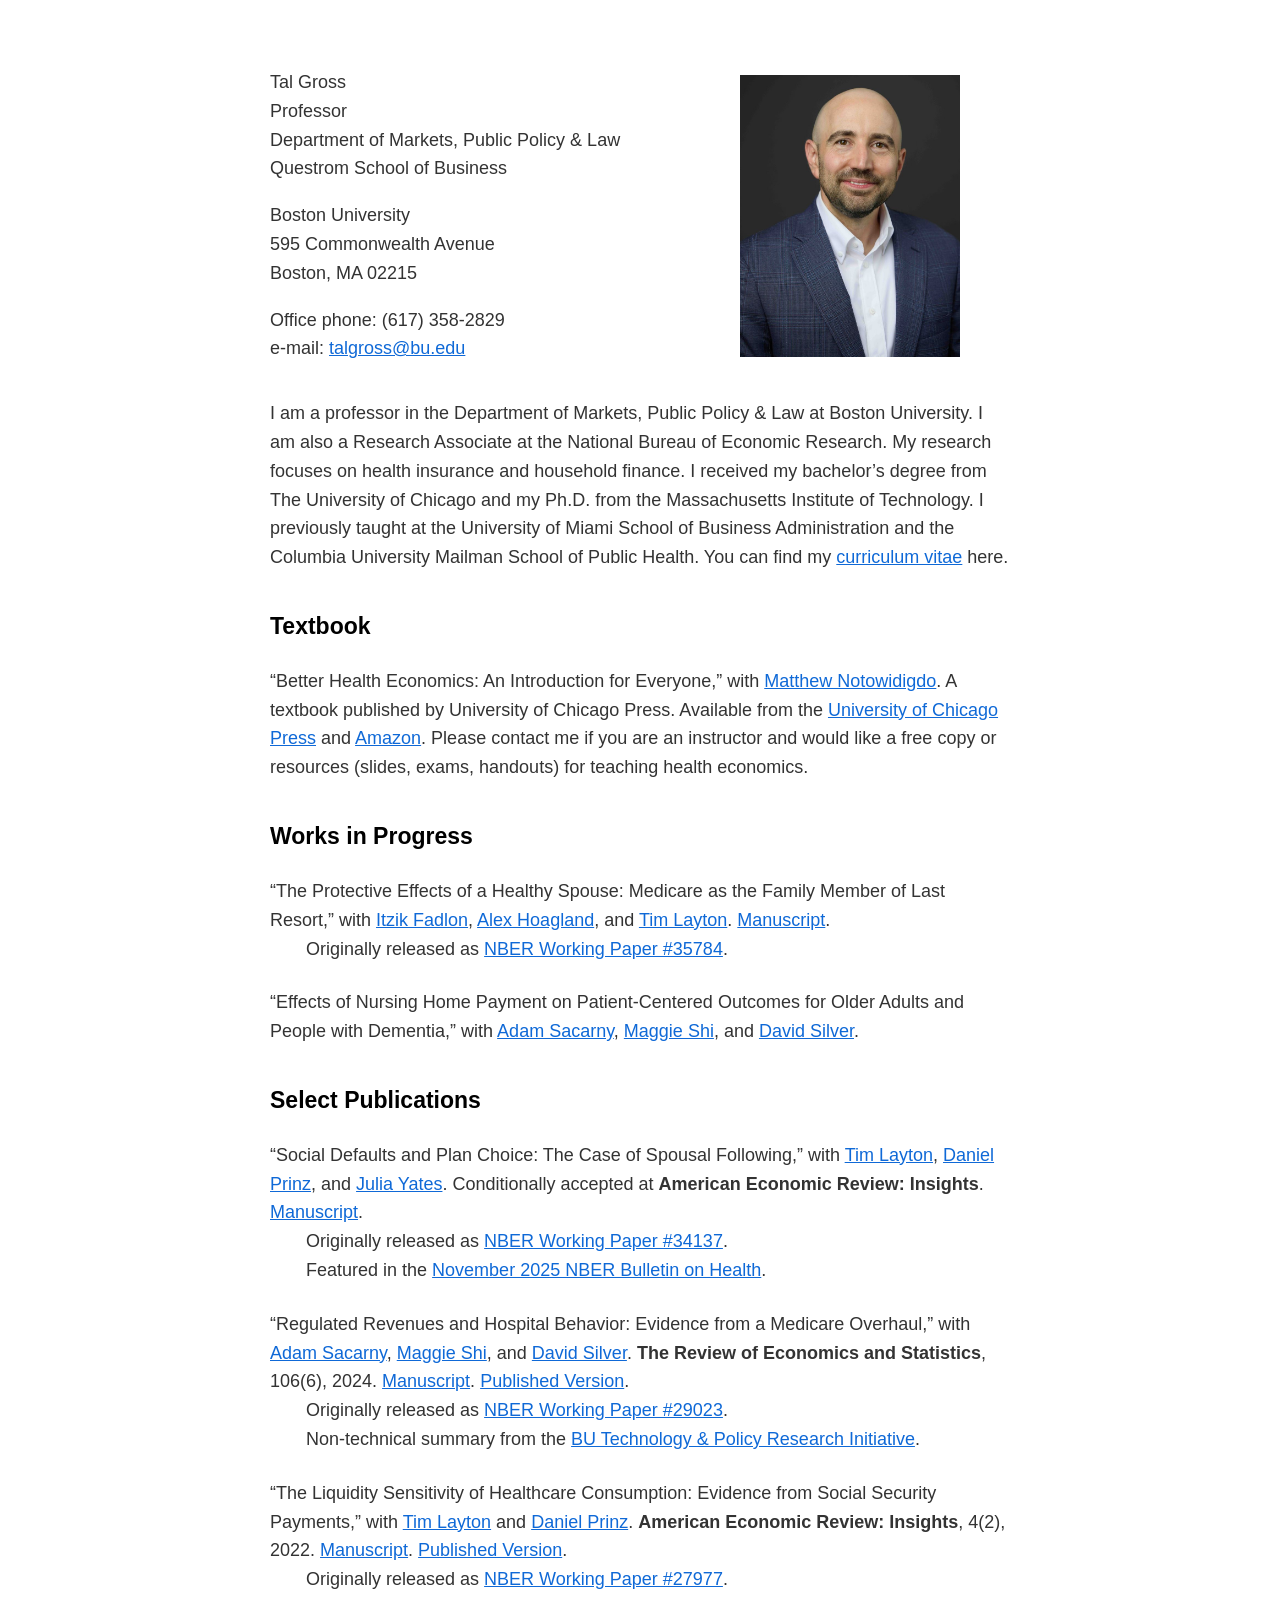
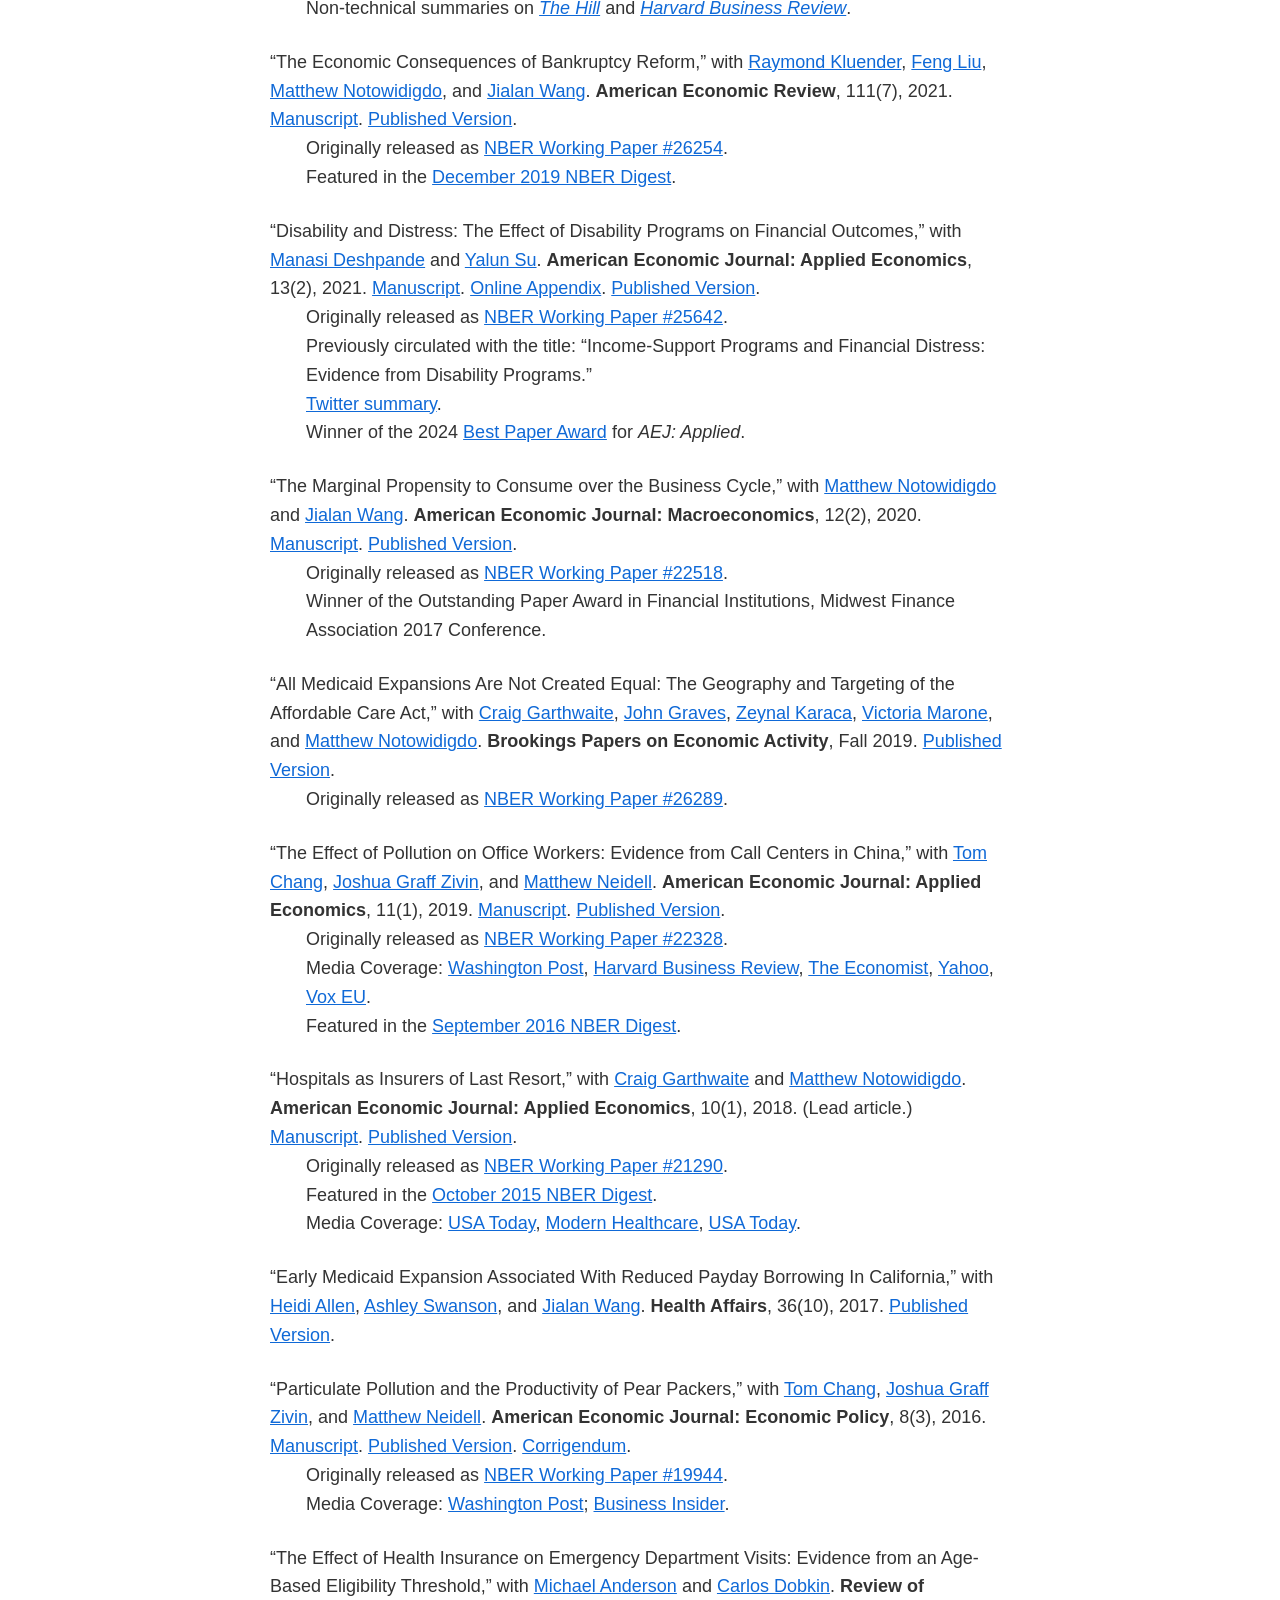
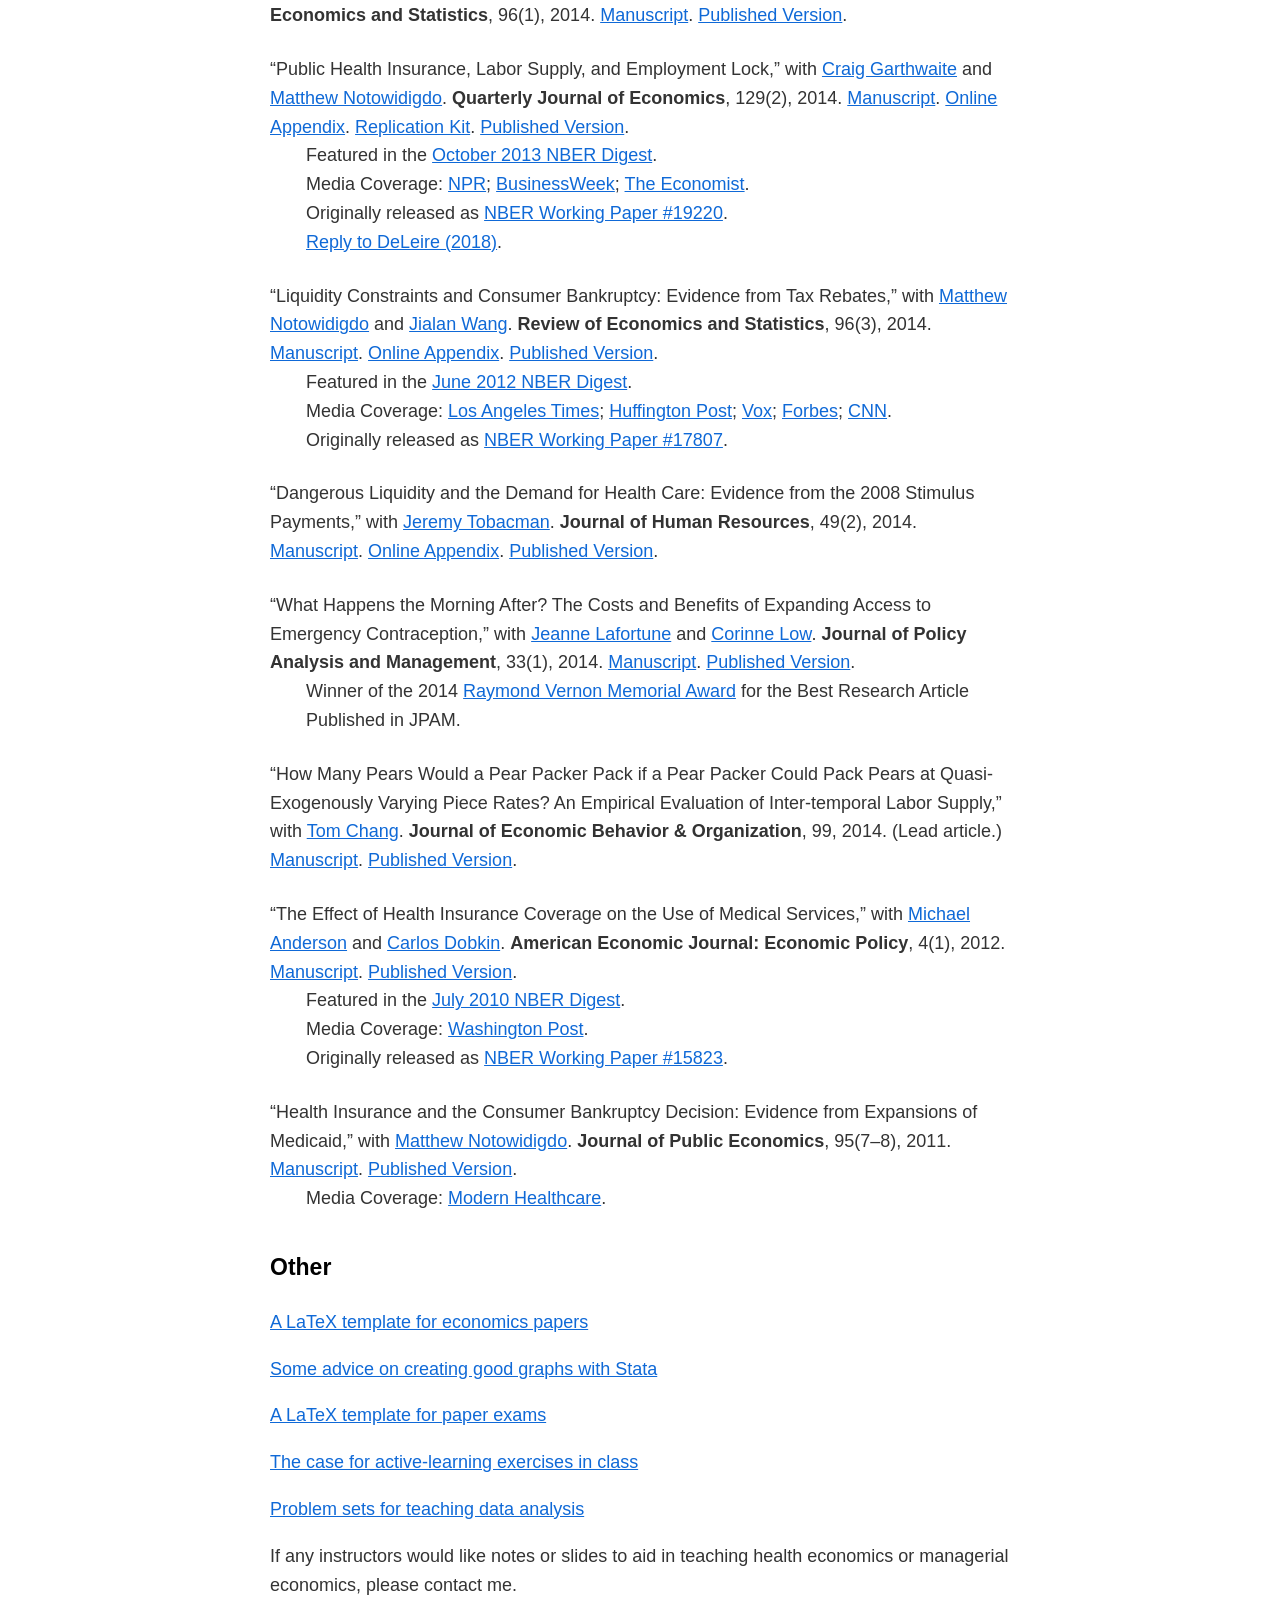
==== commit f18bc18e: "Use published titles for the JPAM and JPubE papers Co-Authored-By: Claude Opus 5.5 <noreply@anthropi" ====
--- a/index.html
+++ b/index.html
@@ -154,7 +154,7 @@
 </div>
 
 <div class="paper">
-  <p>“What Happens the Morning After? Access to Emergency Contraception and its Impact on Fertility and Abortion,” with <a href="http://sites.google.com/site/jeannelafortune/">Jeanne Lafortune</a> and <a href="https://bepp.wharton.upenn.edu/profile/corlow/">Corinne Low</a>. <strong>Journal of Policy Analysis and Management</strong>, 33(1), 2014. <a href="papers/gross-lafortune-low-2014.pdf">Manuscript</a>. <a href="https://doi.org/10.1002/pam.21731">Published Version</a>.</p>
+  <p>“What Happens the Morning After? The Costs and Benefits of Expanding Access to Emergency Contraception,” with <a href="http://sites.google.com/site/jeannelafortune/">Jeanne Lafortune</a> and <a href="https://bepp.wharton.upenn.edu/profile/corlow/">Corinne Low</a>. <strong>Journal of Policy Analysis and Management</strong>, 33(1), 2014. <a href="papers/gross-lafortune-low-2014.pdf">Manuscript</a>. <a href="https://doi.org/10.1002/pam.21731">Published Version</a>.</p>
   <p class="note">Winner of the 2014 <a href="https://www.appam.org/about-appam/awards/raymond-vernon-memorial-award/">Raymond Vernon Memorial Award</a> for the Best Research Article Published in JPAM.</p>
 </div>
 
@@ -170,7 +170,7 @@
 </div>
 
 <div class="paper">
-  <p>“Health Insurance and the Consumer Bankruptcy Decision: Evidence from Medicaid Expansions,” with <a href="https://users.nber.org/~notom/">Matthew Notowidigdo</a>. <strong>Journal of Public Economics</strong>, 95(7–8), 2011. <a href="papers/gross-notowidigdo-2011.pdf">Manuscript</a>. <a href="https://doi.org/10.1016/j.jpubeco.2011.01.012">Published Version</a>.</p>
+  <p>“Health Insurance and the Consumer Bankruptcy Decision: Evidence from Expansions of Medicaid,” with <a href="https://users.nber.org/~notom/">Matthew Notowidigdo</a>. <strong>Journal of Public Economics</strong>, 95(7–8), 2011. <a href="papers/gross-notowidigdo-2011.pdf">Manuscript</a>. <a href="https://doi.org/10.1016/j.jpubeco.2011.01.012">Published Version</a>.</p>
   <p class="note">Media Coverage: <a href="https://web.archive.org/web/20110827120717/http://www.modernhealthcare.com:80/article/20110414/blogs01/304149984">Modern Healthcare</a>.</p>
 </div>
 
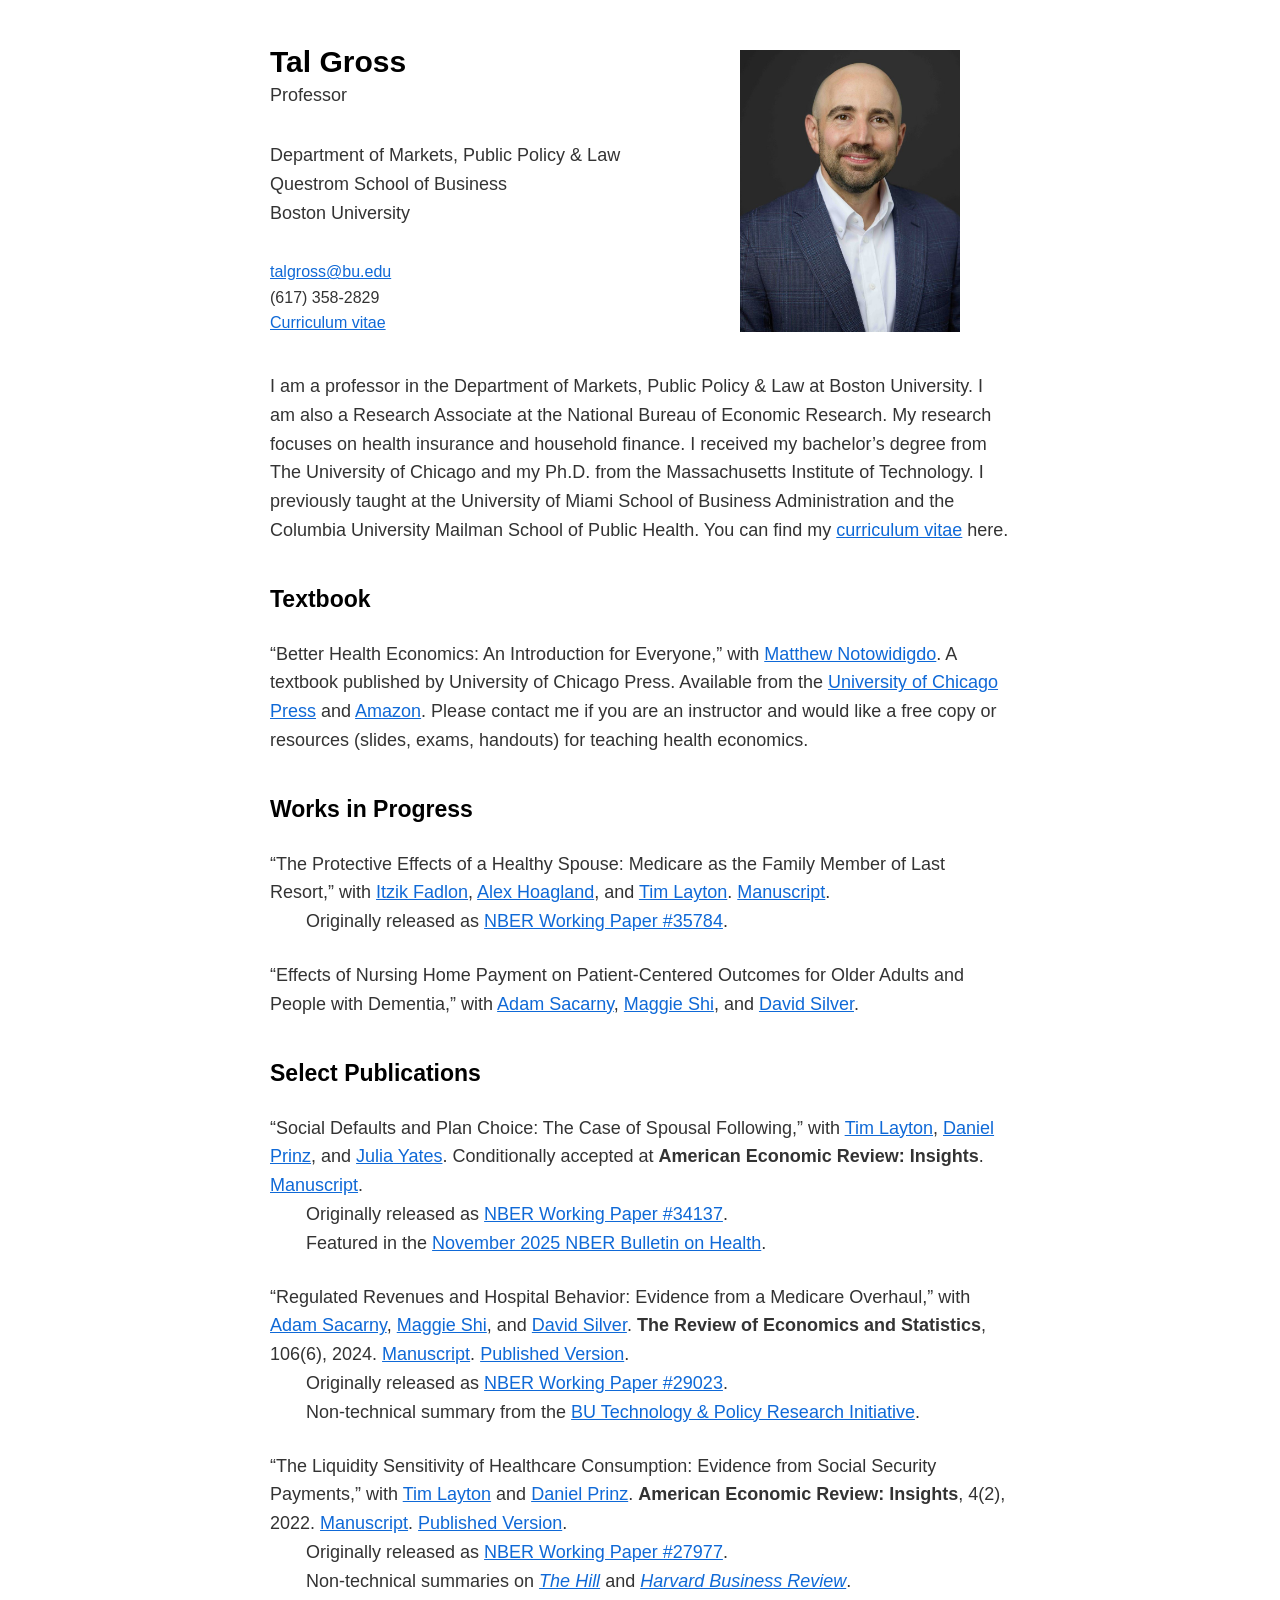
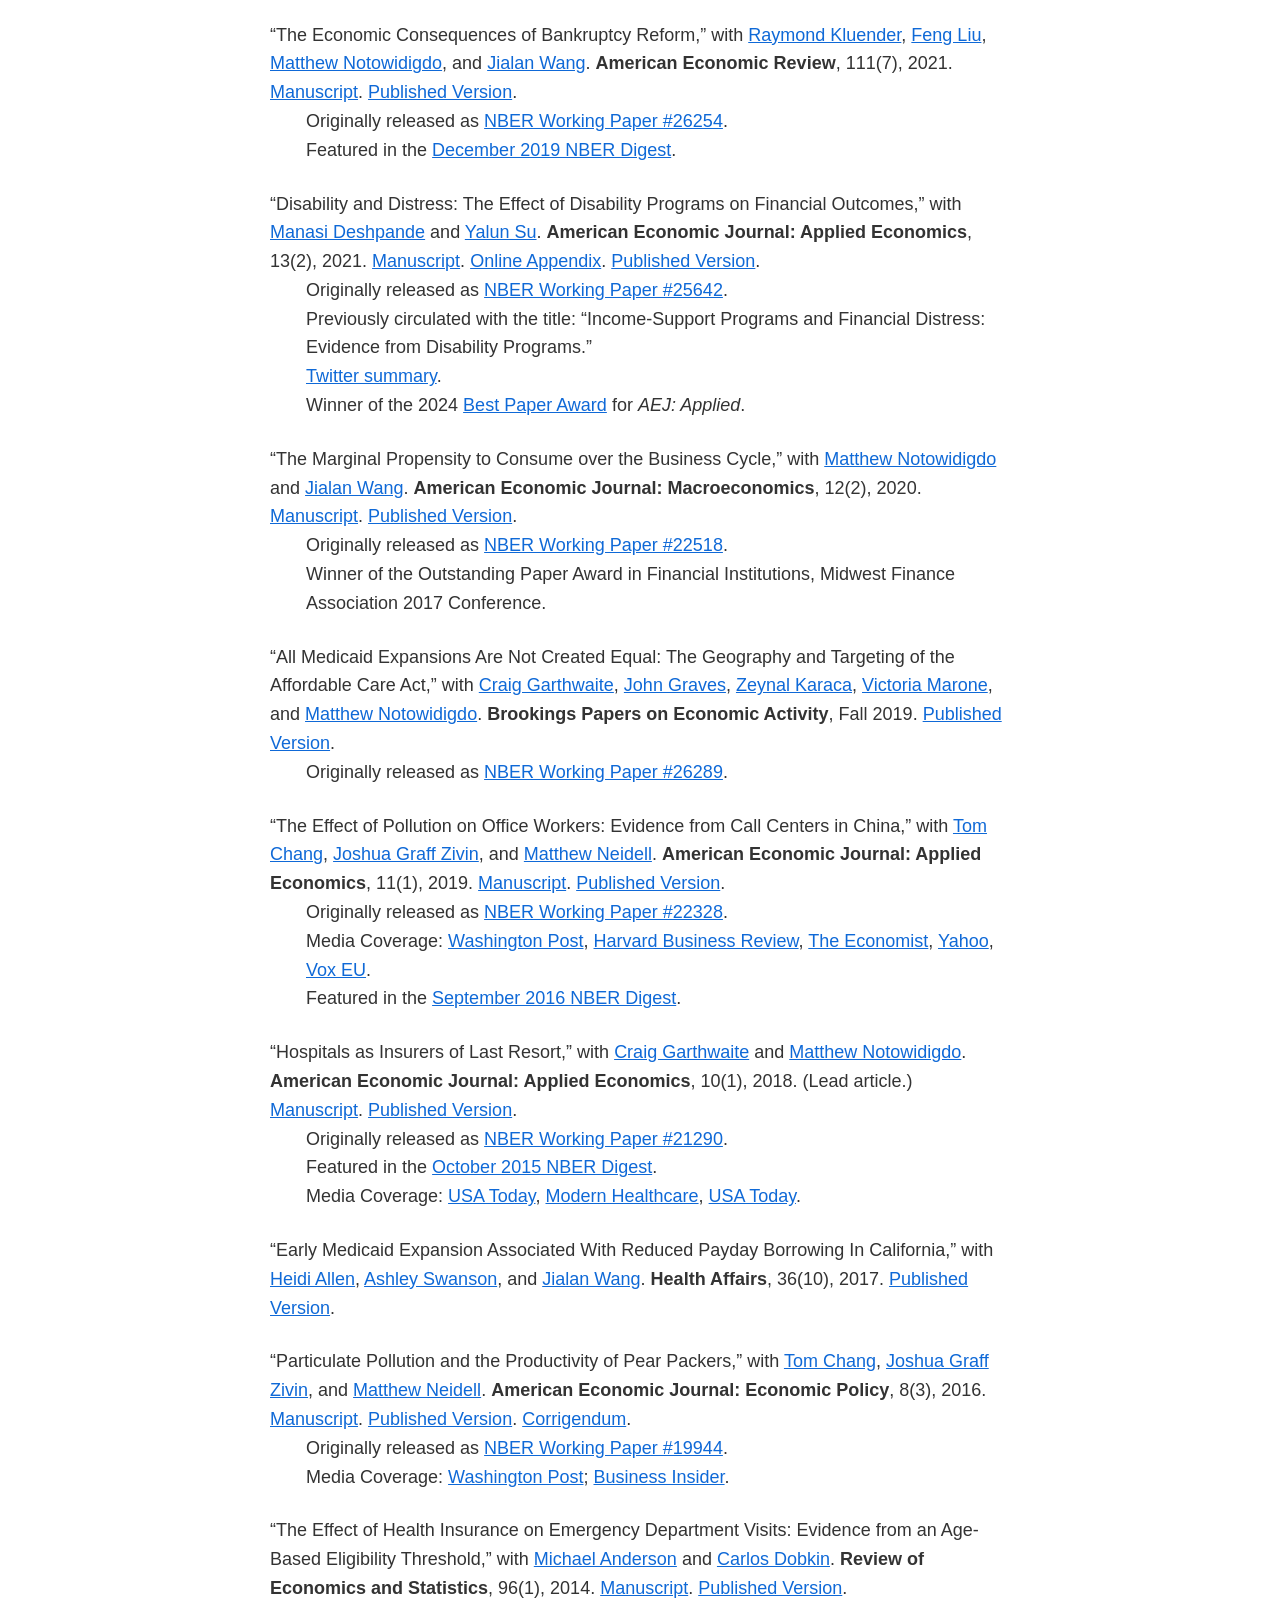
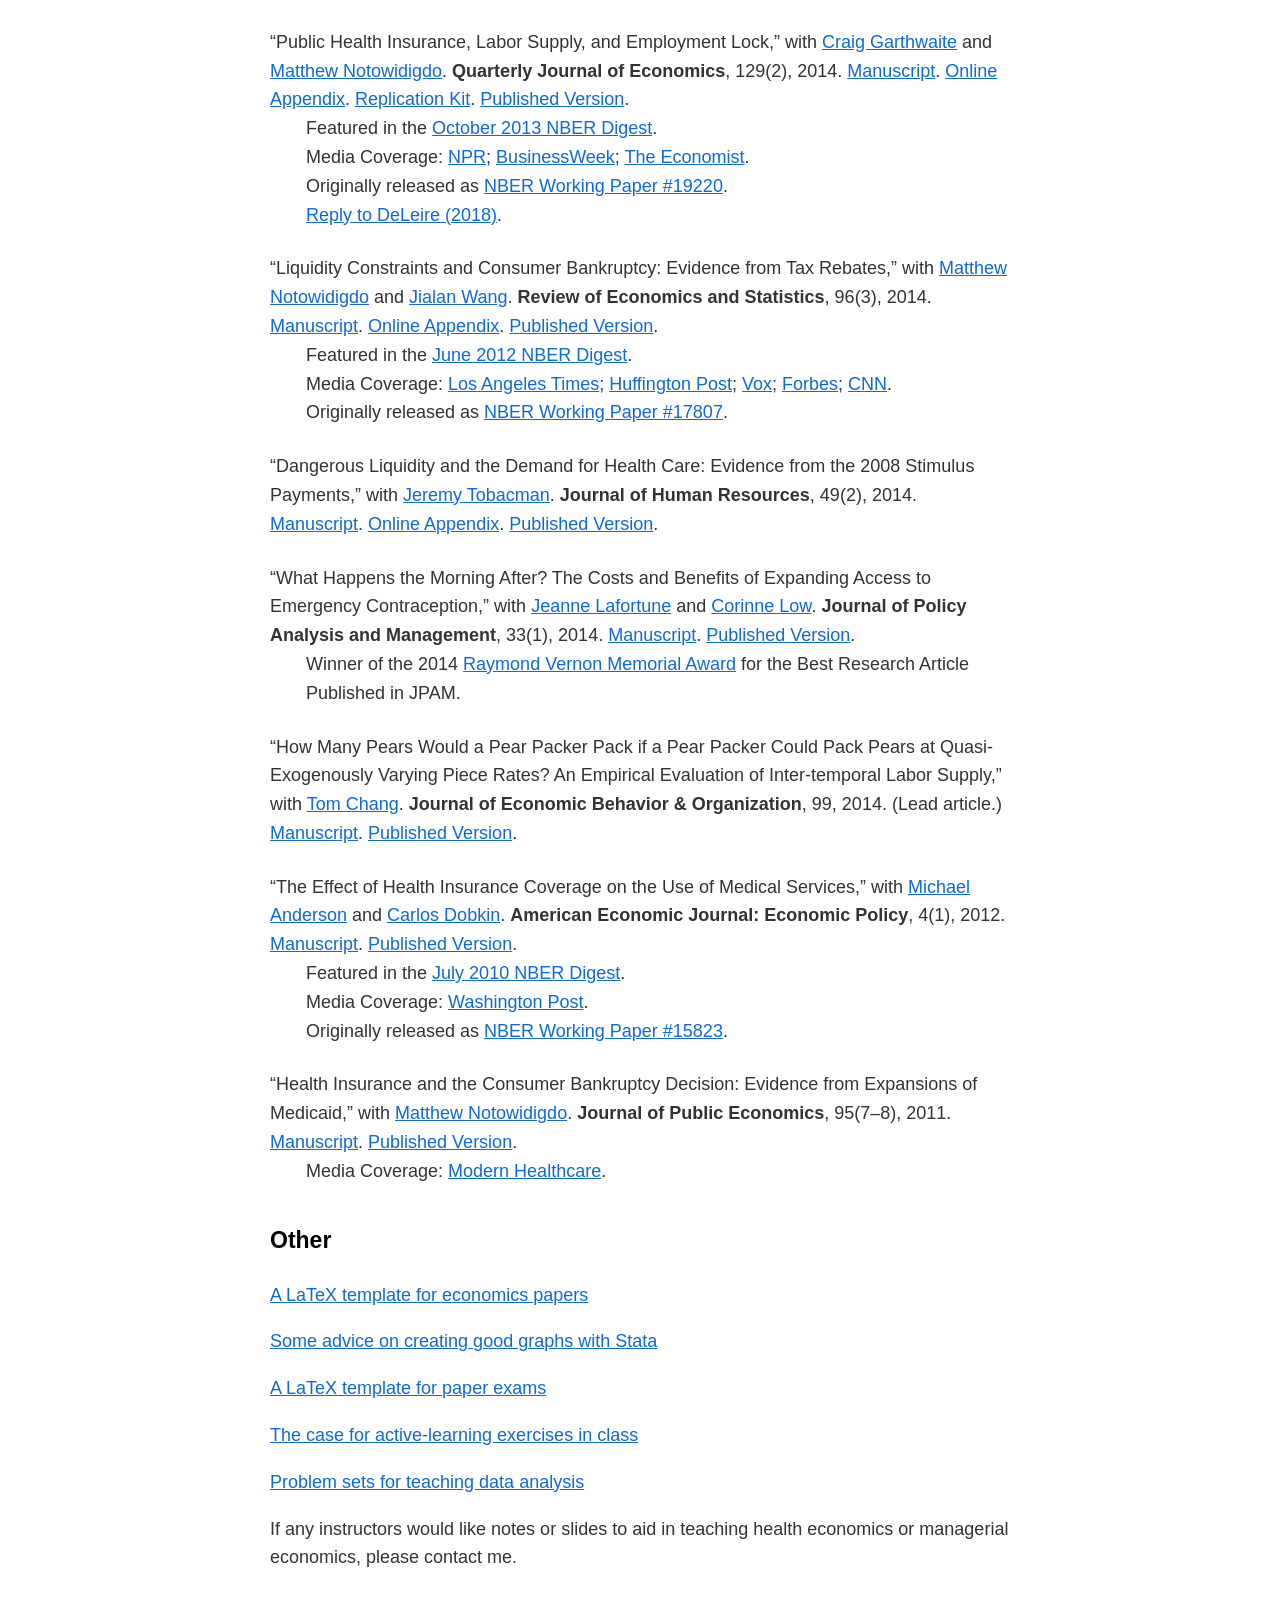
==== commit 583715e7: "Restructure header: name as heading, text column matched to photo height Drop the street address, ma" ====
--- a/index.html
+++ b/index.html
@@ -21,22 +21,21 @@
 
 <!-- ======================= Contact and bio ======================= -->
 
-<div class="contact">
-  <div>
-    <p>Tal Gross<br>
-    Professor<br>
-    Department of Markets, Public Policy &amp; Law<br>
-    Questrom School of Business</p>
-
-    <p>Boston University<br>
-    595 Commonwealth Avenue<br>
-    Boston, MA 02215</p>
-
-    <p>Office phone: (617) 358-2829<br>
-    e-mail: <a href="mailto:talgross@bu.edu">talgross@bu.edu</a></p>
+<header class="contact">
+  <div class="contact-text">
+    <div>
+      <h1>Tal Gross</h1>
+      <p class="title">Professor</p>
+    </div>
+    <p class="affiliation">Department of Markets, Public Policy &amp; Law<br>
+    Questrom School of Business<br>
+    Boston University</p>
+    <p class="contact-links"><a href="mailto:talgross@bu.edu">talgross@bu.edu</a><br>
+    (617) 358-2829<br>
+    <a href="talgross_cv.pdf">Curriculum vitae</a></p>
   </div>
   <img class="headshot" src="images/tal-gross.jpeg" alt="Photo of Tal Gross">
-</div>
+</header>
 
 <p>I am a professor in the Department of Markets, Public Policy &amp; Law at Boston University. I am also a Research Associate at the National Bureau of Economic Research. My research focuses on health insurance and household finance. I received my bachelor’s degree from The University of Chicago and my Ph.D. from the Massachusetts Institute of Technology. I previously taught at the University of Miami School of Business Administration and the Columbia University Mailman School of Public Health. You can find my <a href="talgross_cv.pdf">curriculum vitae</a> here.</p>
 
--- a/style.css
+++ b/style.css
@@ -33,16 +33,30 @@
 h2 { font-size: 24px; margin-top: 40px; }
 h4 { font-size: 23px; margin: 40px 0 25px; }
 
-/* Contact lines on the left, photo beside them, vertically centered */
+/* Contact lines on the left, photo beside them. The text column stretches to the photo's
+   height, with the name pinned to the top edge and the contact lines to the bottom edge. */
 .contact {
   display: flex;
   justify-content: space-between;
-  align-items: center;
+  align-items: stretch;
   gap: 20px;
+  margin-bottom: 40px; /* breathing room before the bio paragraph */
 }
+.contact-text {
+  display: flex;
+  flex-direction: column;
+  justify-content: space-between;
+  gap: 12px; /* minimum spacing between the three groups when the text is taller than the photo */
+}
+/* Tight line-height and a small negative margin pull the top of the letters up to the photo edge */
+.contact h1 { line-height: 1; margin: -3px 0 4px; }
+.title { margin: 0; }
+.affiliation { margin: 0; }
+.contact-links { margin: 0 0 -4px; font-size: 16px; } /* negative margin drops the last line onto the photo's bottom edge */
 .headshot {
   width: 220px;
   margin-right: 50px;
+  align-self: flex-start; /* keep the photo at its natural height; never stretch it */
 }
 
 /* Each publication: main citation, then indented notes (NBER version, media, awards) */
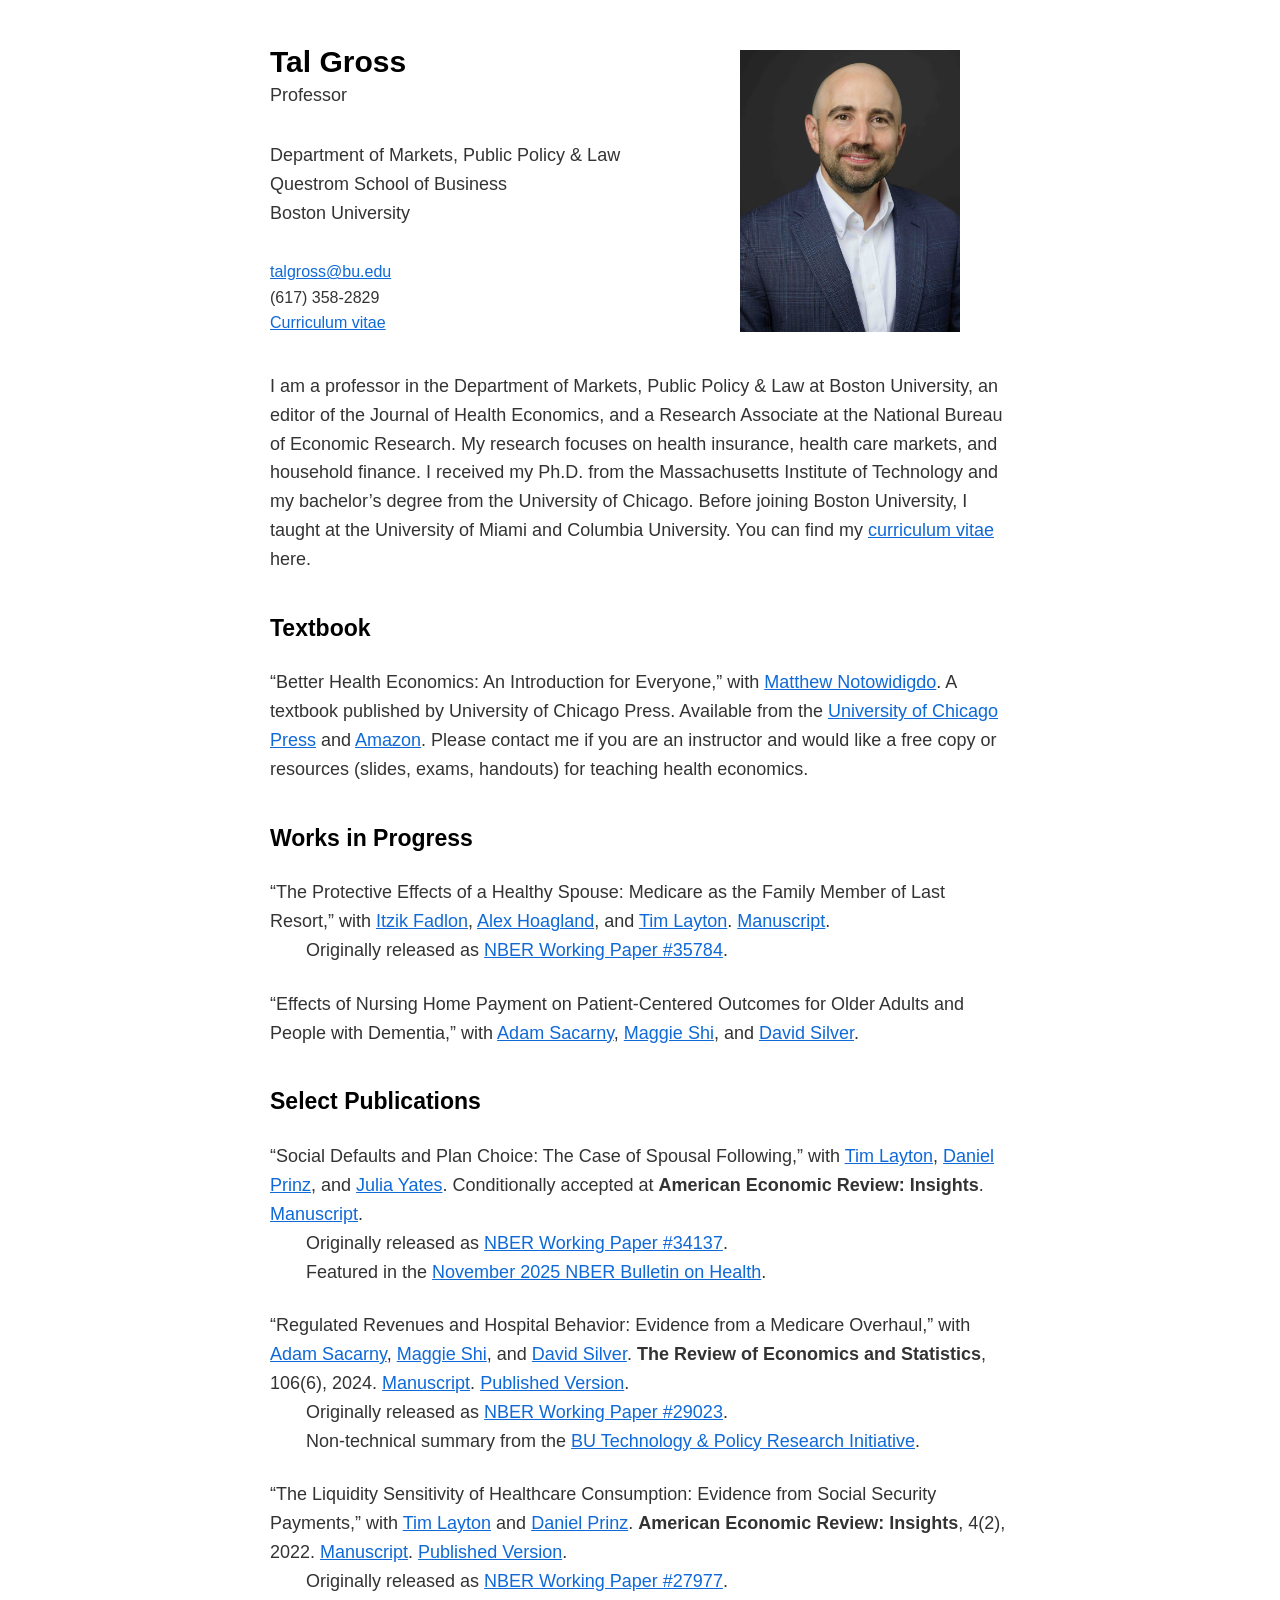
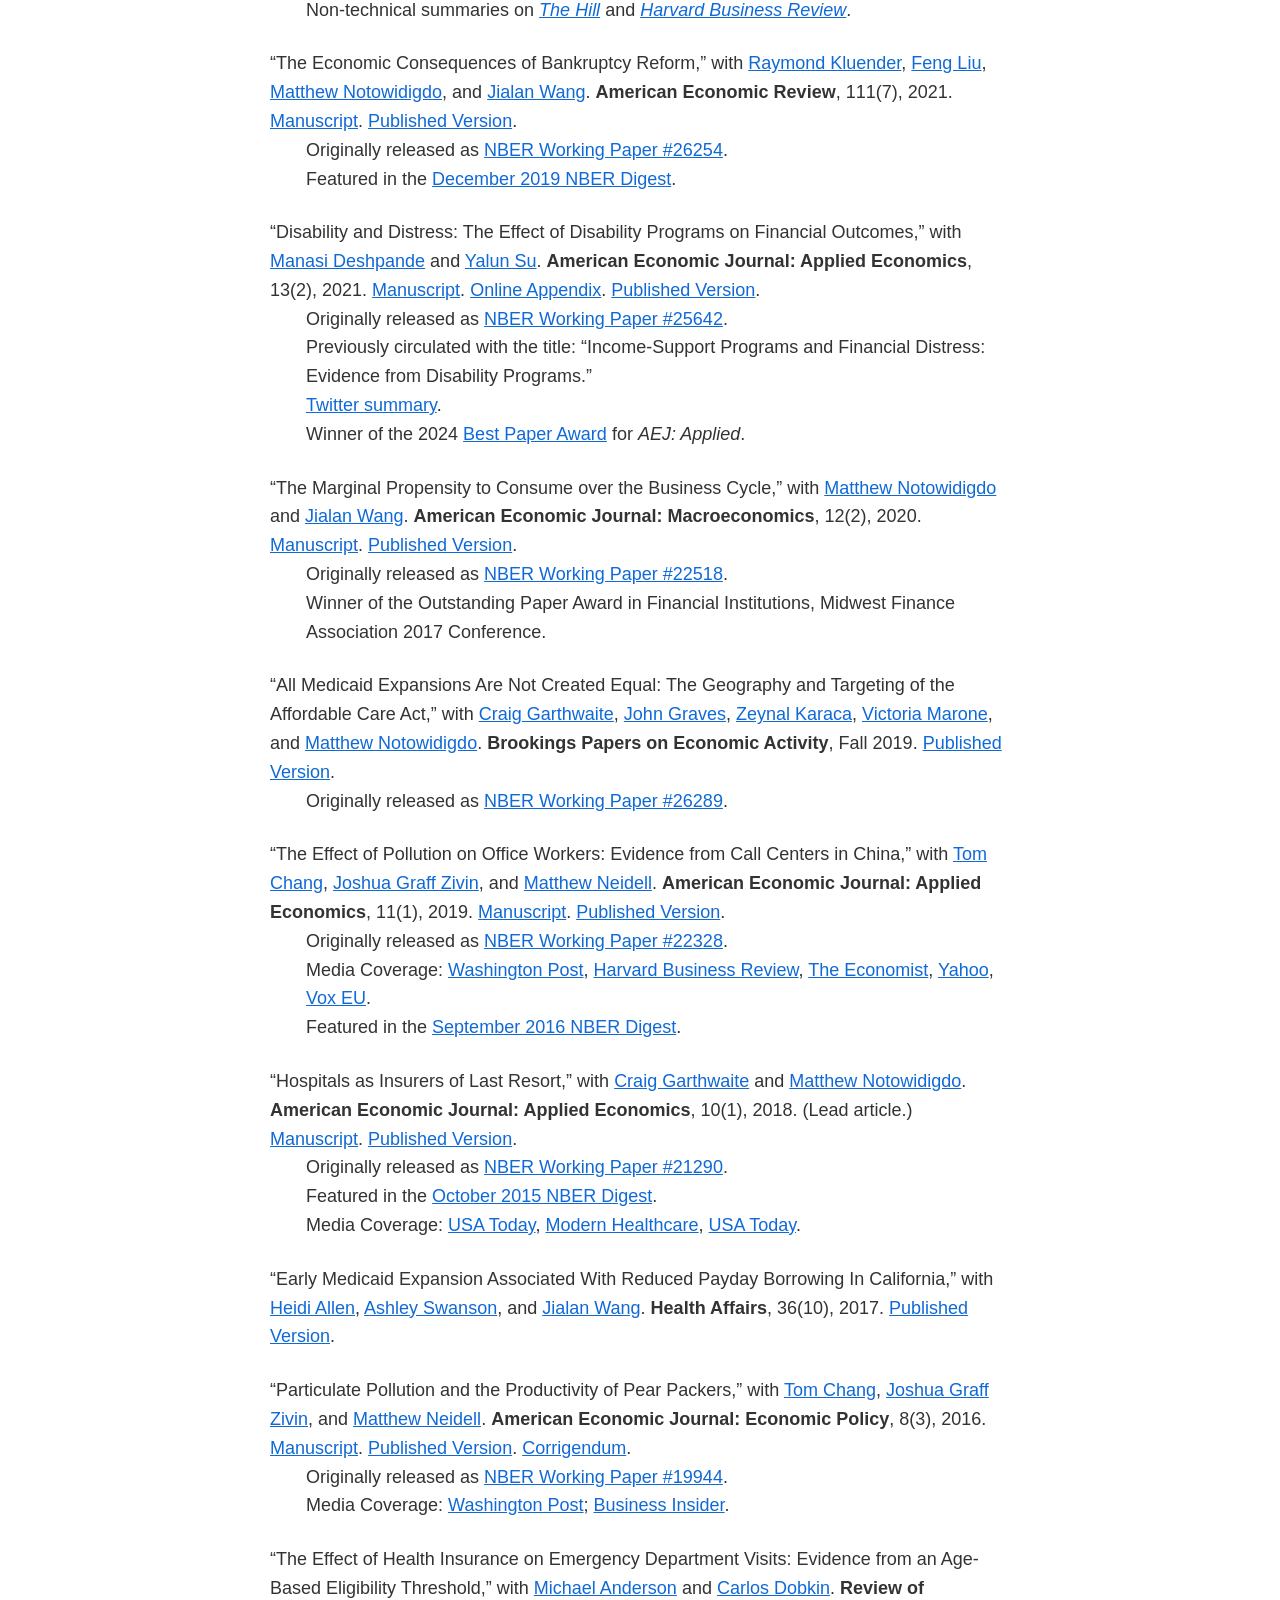
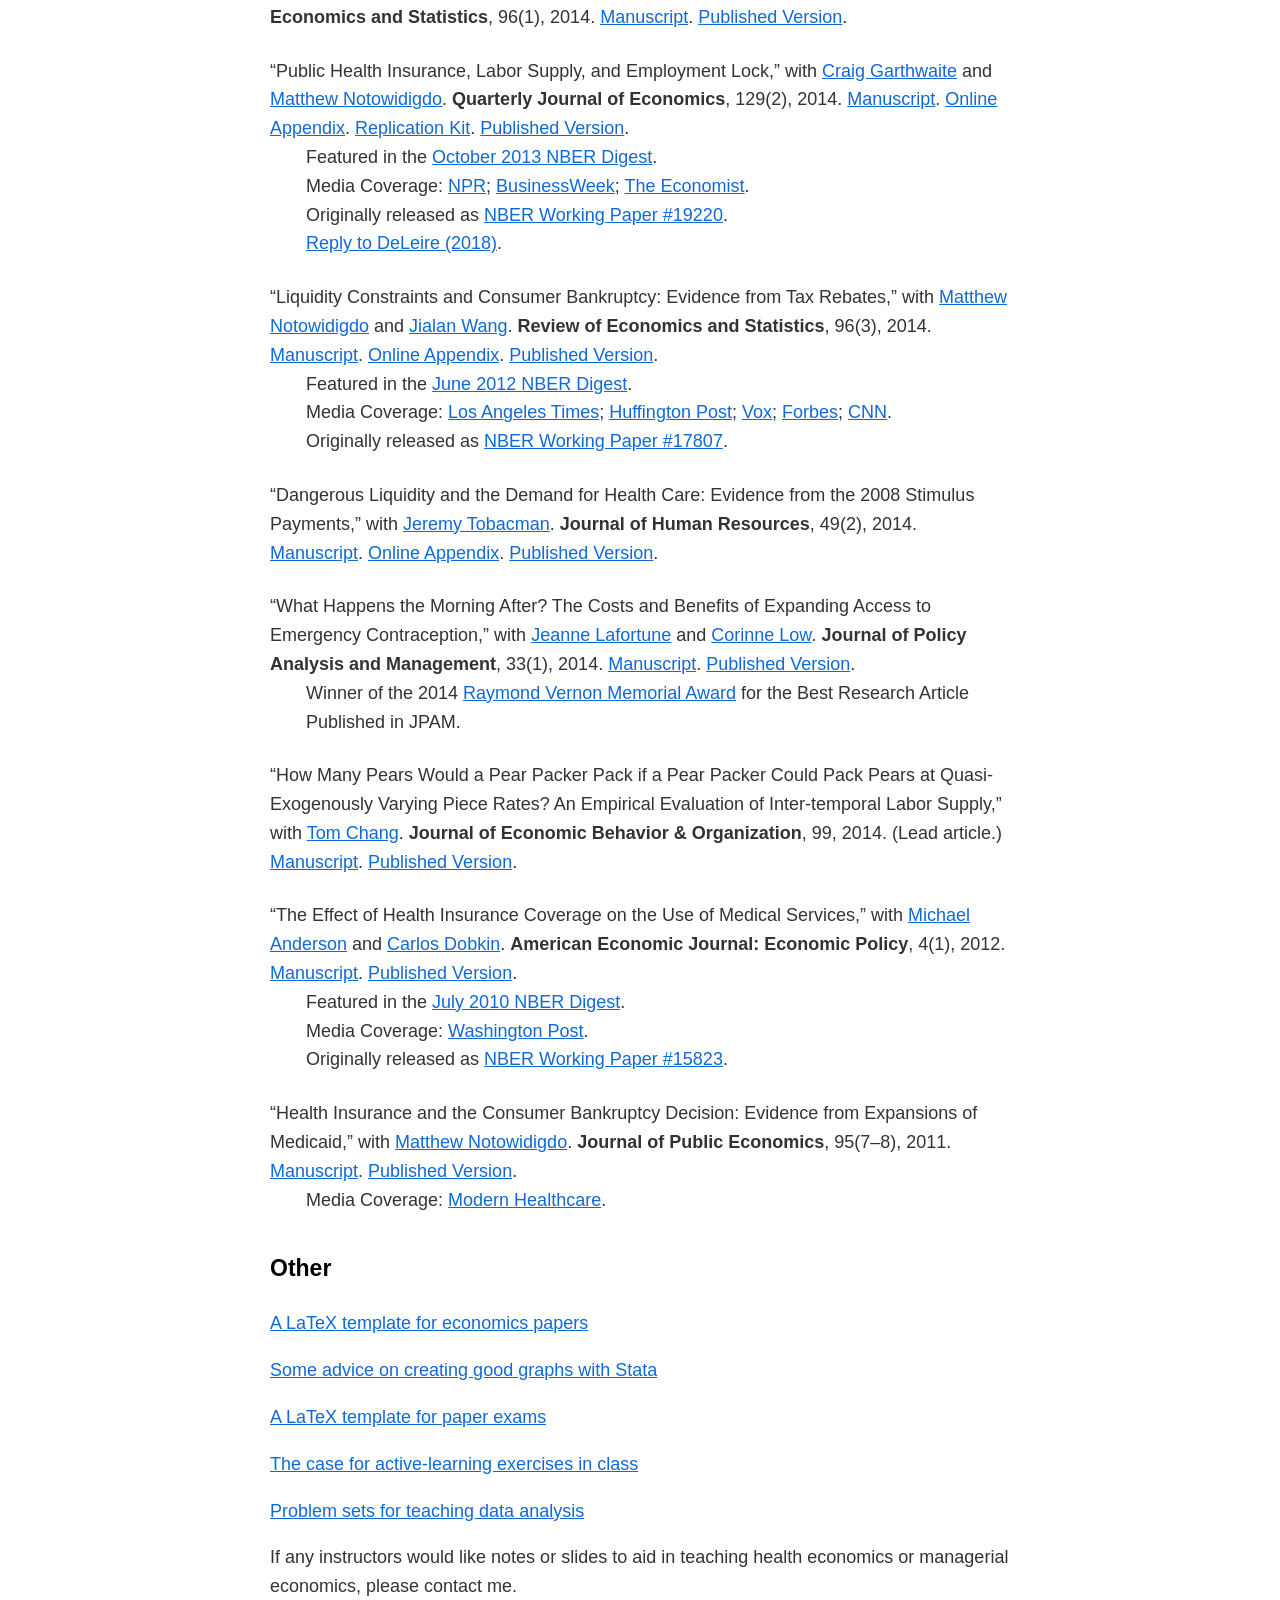
==== commit 31b063e4: "Update bio paragraph Co-Authored-By: Claude Opus 5.5 <noreply@anthropic.com>" ====
--- a/index.html
+++ b/index.html
@@ -37,7 +37,7 @@
   <img class="headshot" src="images/tal-gross.jpeg" alt="Photo of Tal Gross">
 </header>
 
-<p>I am a professor in the Department of Markets, Public Policy &amp; Law at Boston University. I am also a Research Associate at the National Bureau of Economic Research. My research focuses on health insurance and household finance. I received my bachelor’s degree from The University of Chicago and my Ph.D. from the Massachusetts Institute of Technology. I previously taught at the University of Miami School of Business Administration and the Columbia University Mailman School of Public Health. You can find my <a href="talgross_cv.pdf">curriculum vitae</a> here.</p>
+<p>I am a professor in the Department of Markets, Public Policy &amp; Law at Boston University, an editor of the Journal of Health Economics, and a Research Associate at the National Bureau of Economic Research. My research focuses on health insurance, health care markets, and household finance. I received my Ph.D. from the Massachusetts Institute of Technology and my bachelor’s degree from the University of Chicago. Before joining Boston University, I taught at the University of Miami and Columbia University. You can find my <a href="talgross_cv.pdf">curriculum vitae</a> here.</p>
 
 <!-- ======================= Textbook ======================= -->
 
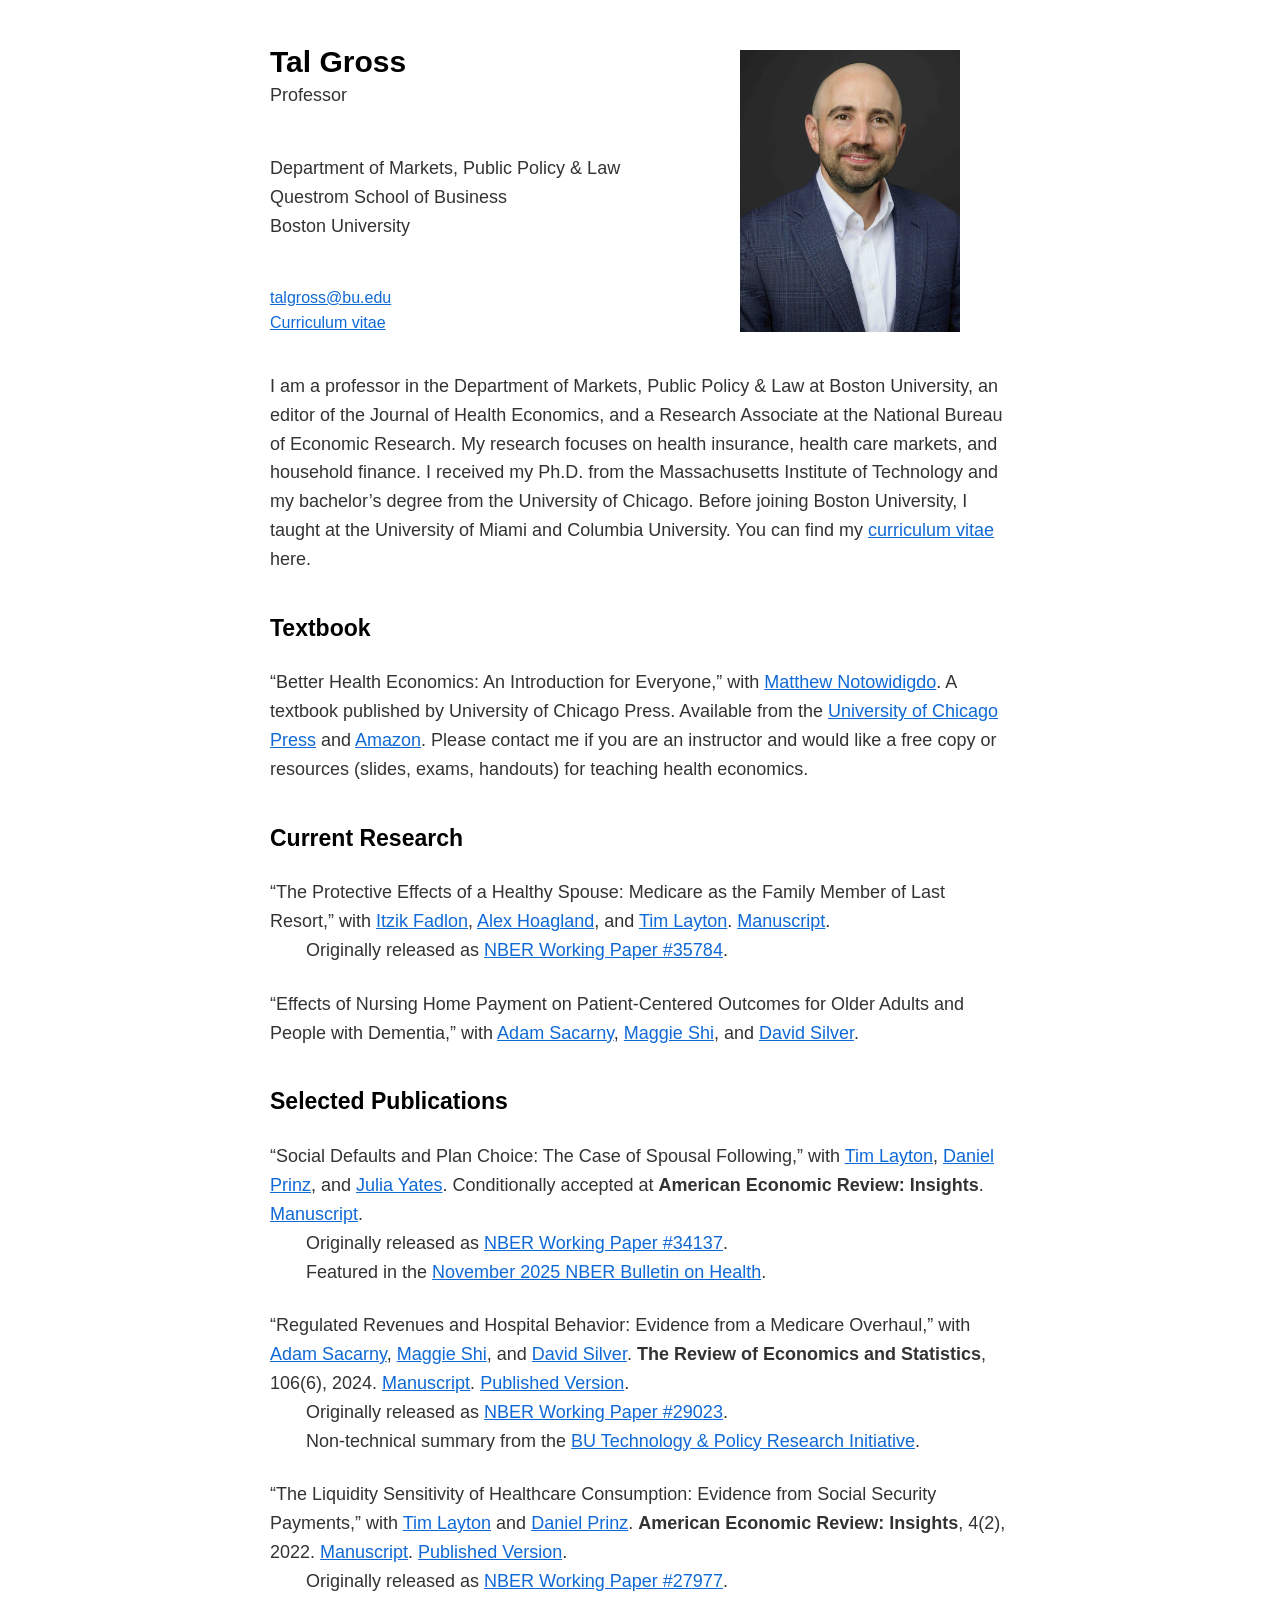
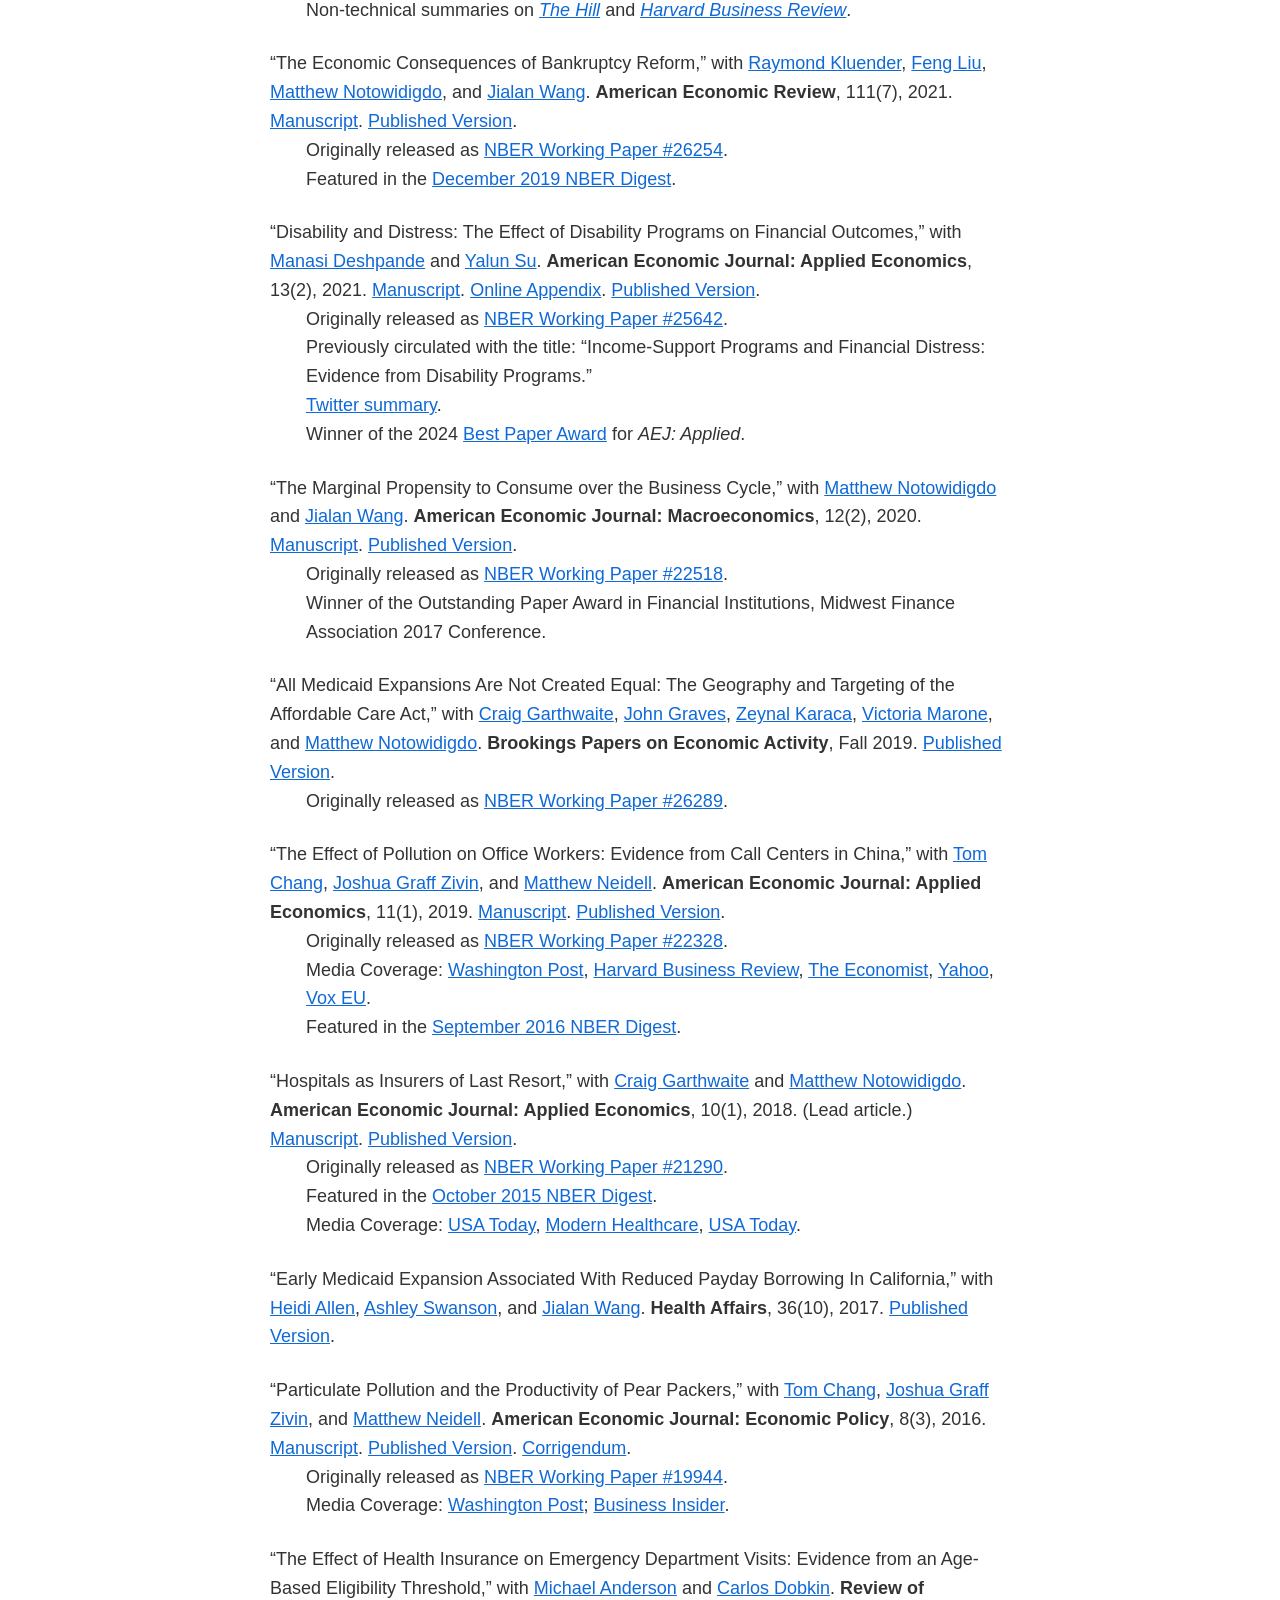
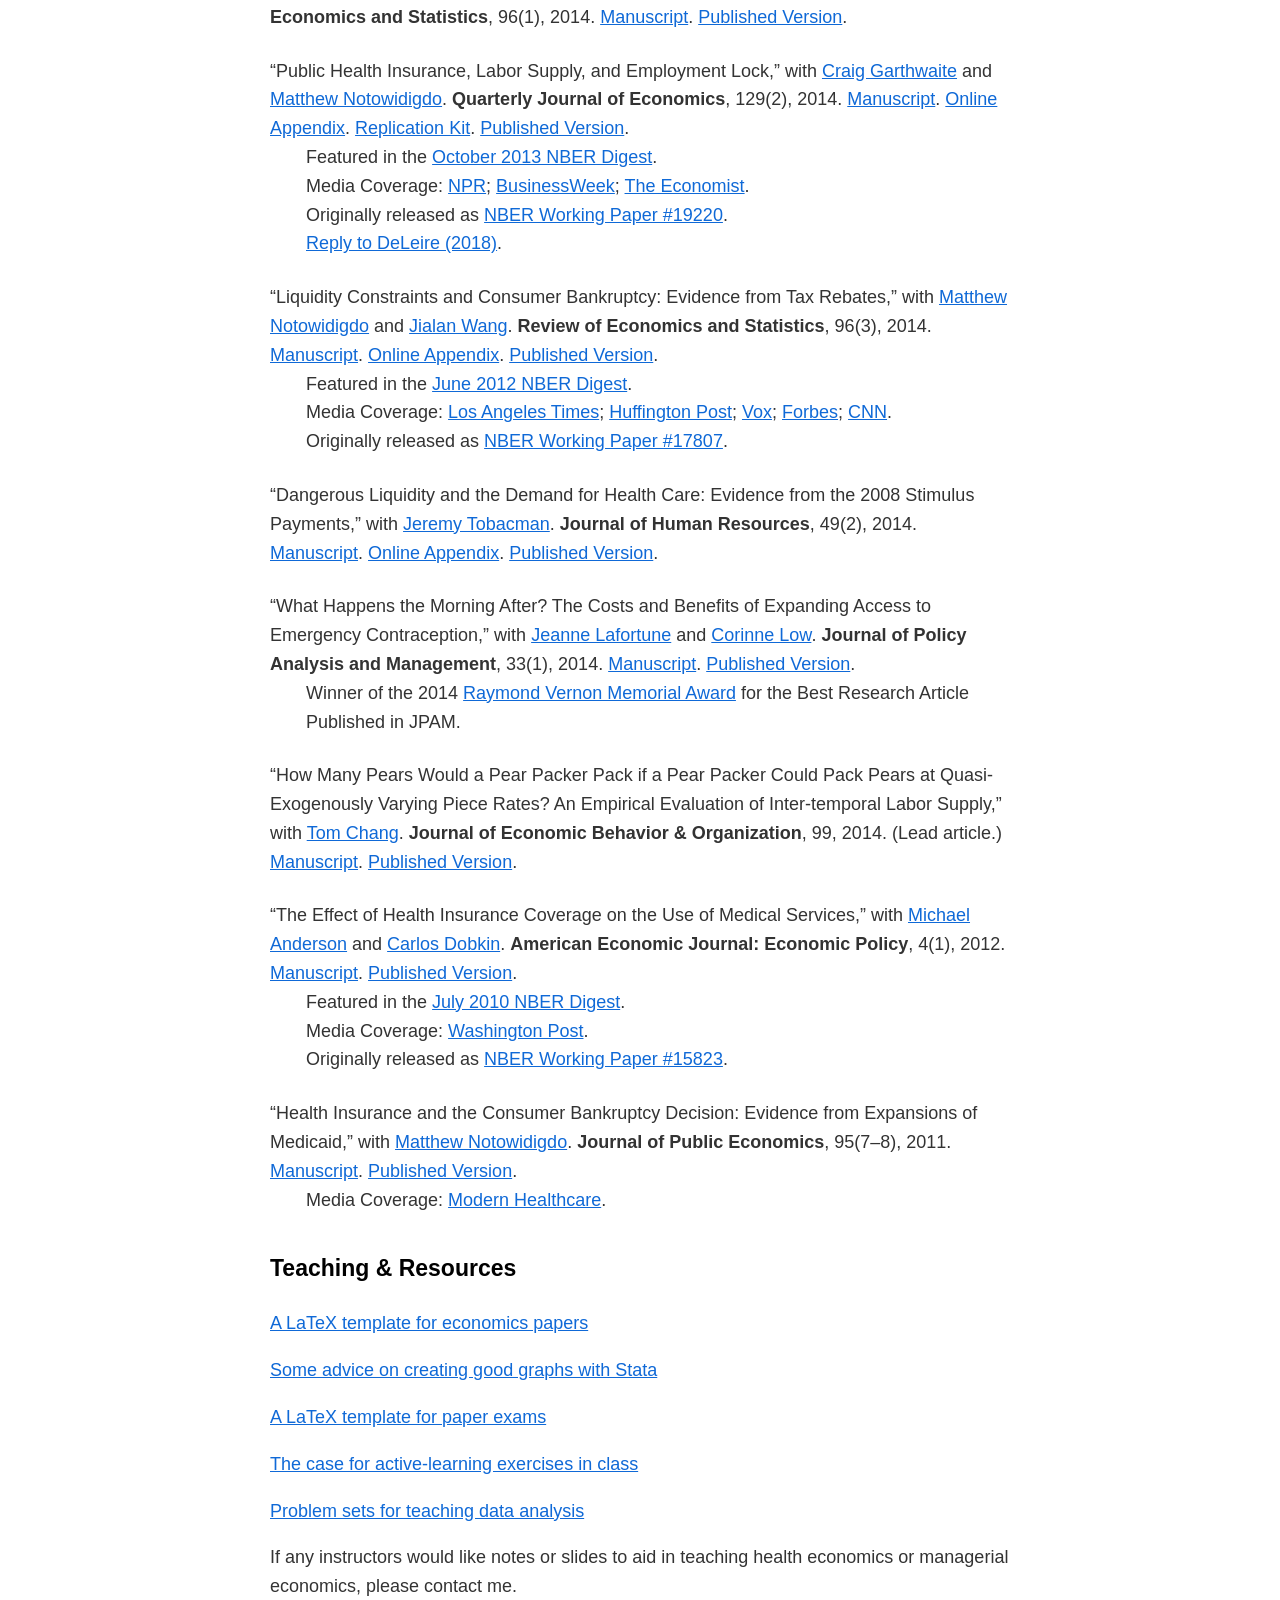
==== commit 1695431f: "Rename homepage sections, remove phone number, use h2 for section headings Co-Authored-By: Claude Op" ====
--- a/index.html
+++ b/index.html
@@ -31,7 +31,6 @@
     Questrom School of Business<br>
     Boston University</p>
     <p class="contact-links"><a href="mailto:talgross@bu.edu">talgross@bu.edu</a><br>
-    (617) 358-2829<br>
     <a href="talgross_cv.pdf">Curriculum vitae</a></p>
   </div>
   <img class="headshot" src="images/tal-gross.jpeg" alt="Photo of Tal Gross">
@@ -41,13 +40,13 @@
 
 <!-- ======================= Textbook ======================= -->
 
-<h4>Textbook</h4>
+<h2 class="section-heading">Textbook</h2>
 
 <p>“Better Health Economics: An Introduction for Everyone,” with <a href="https://users.nber.org/~notom/">Matthew Notowidigdo</a>. A textbook published by University of Chicago Press. Available from the <a href="https://press.uchicago.edu/ucp/books/book/chicago/B/bo208556491.html">University of Chicago Press</a> and <a href="https://a.co/d/bDvPM5c">Amazon</a>. Please contact me if you are an instructor and would like a free copy or resources (slides, exams, handouts) for teaching health economics.</p>
 
-<!-- ======================= Works in progress ======================= -->
+<!-- ======================= Current research ======================= -->
 
-<h4>Works in Progress</h4>
+<h2 class="section-heading">Current Research</h2>
 
 <div class="paper">
   <p>“The Protective Effects of a Healthy Spouse: Medicare as the Family Member of Last Resort,” with <a href="https://pages.ucsd.edu/~yfadlon/">Itzik Fadlon</a>, <a href="https://alex-hoagland.github.io/">Alex Hoagland</a>, and <a href="https://www.timothyjlayton.com/">Tim Layton</a>. <a href="papers/fadlon-gross-hoagland-layton.pdf">Manuscript</a>.</p>
@@ -60,7 +59,7 @@
 
 <!-- ======================= Publications ======================= -->
 
-<h4>Select Publications</h4>
+<h2 class="section-heading">Selected Publications</h2>
 
 <div class="paper">
   <p>“Social Defaults and Plan Choice: The Case of Spousal Following,” with <a href="https://www.timothyjlayton.com/">Tim Layton</a>, <a href="https://www.linkedin.com/in/prinzdani">Daniel Prinz</a>, and <a href="https://lsa.umich.edu/econ/people/phd-students/jryates.html">Julia Yates</a>. Conditionally accepted at <strong>American Economic Review: Insights</strong>. <a href="papers/gross-layton-prinz-yates.pdf">Manuscript</a>.</p>
@@ -173,9 +172,9 @@
   <p class="note">Media Coverage: <a href="https://web.archive.org/web/20110827120717/http://www.modernhealthcare.com:80/article/20110414/blogs01/304149984">Modern Healthcare</a>.</p>
 </div>
 
-<!-- ======================= Other ======================= -->
+<!-- ======================= Teaching and resources ======================= -->
 
-<h4>Other</h4>
+<h2 class="section-heading">Teaching &amp; Resources</h2>
 
 <p><a href="https://bsky.app/profile/talgross.bsky.social/post/3lj6batfz7c2r">A LaTeX template for economics papers</a></p>
 <p><a href="https://bsky.app/profile/talgross.bsky.social/post/3lk4bfmixrc23">Some advice on creating good graphs with Stata</a></p>
--- a/style.css
+++ b/style.css
@@ -28,10 +28,10 @@
   padding: 50px 20px 60px;
 }
 
-h1, h2, h4 { color: var(--heading); line-height: 1.3; }
+h1, h2 { color: var(--heading); line-height: 1.3; }
 h1 { font-size: 30px; }
 h2 { font-size: 24px; margin-top: 40px; }
-h4 { font-size: 23px; margin: 40px 0 25px; }
+.section-heading { font-size: 23px; margin: 40px 0 25px; } /* homepage sections; overrides the h2 size above */
 
 /* Contact lines on the left, photo beside them. The text column stretches to the photo's
    height, with the name pinned to the top edge and the contact lines to the bottom edge. */
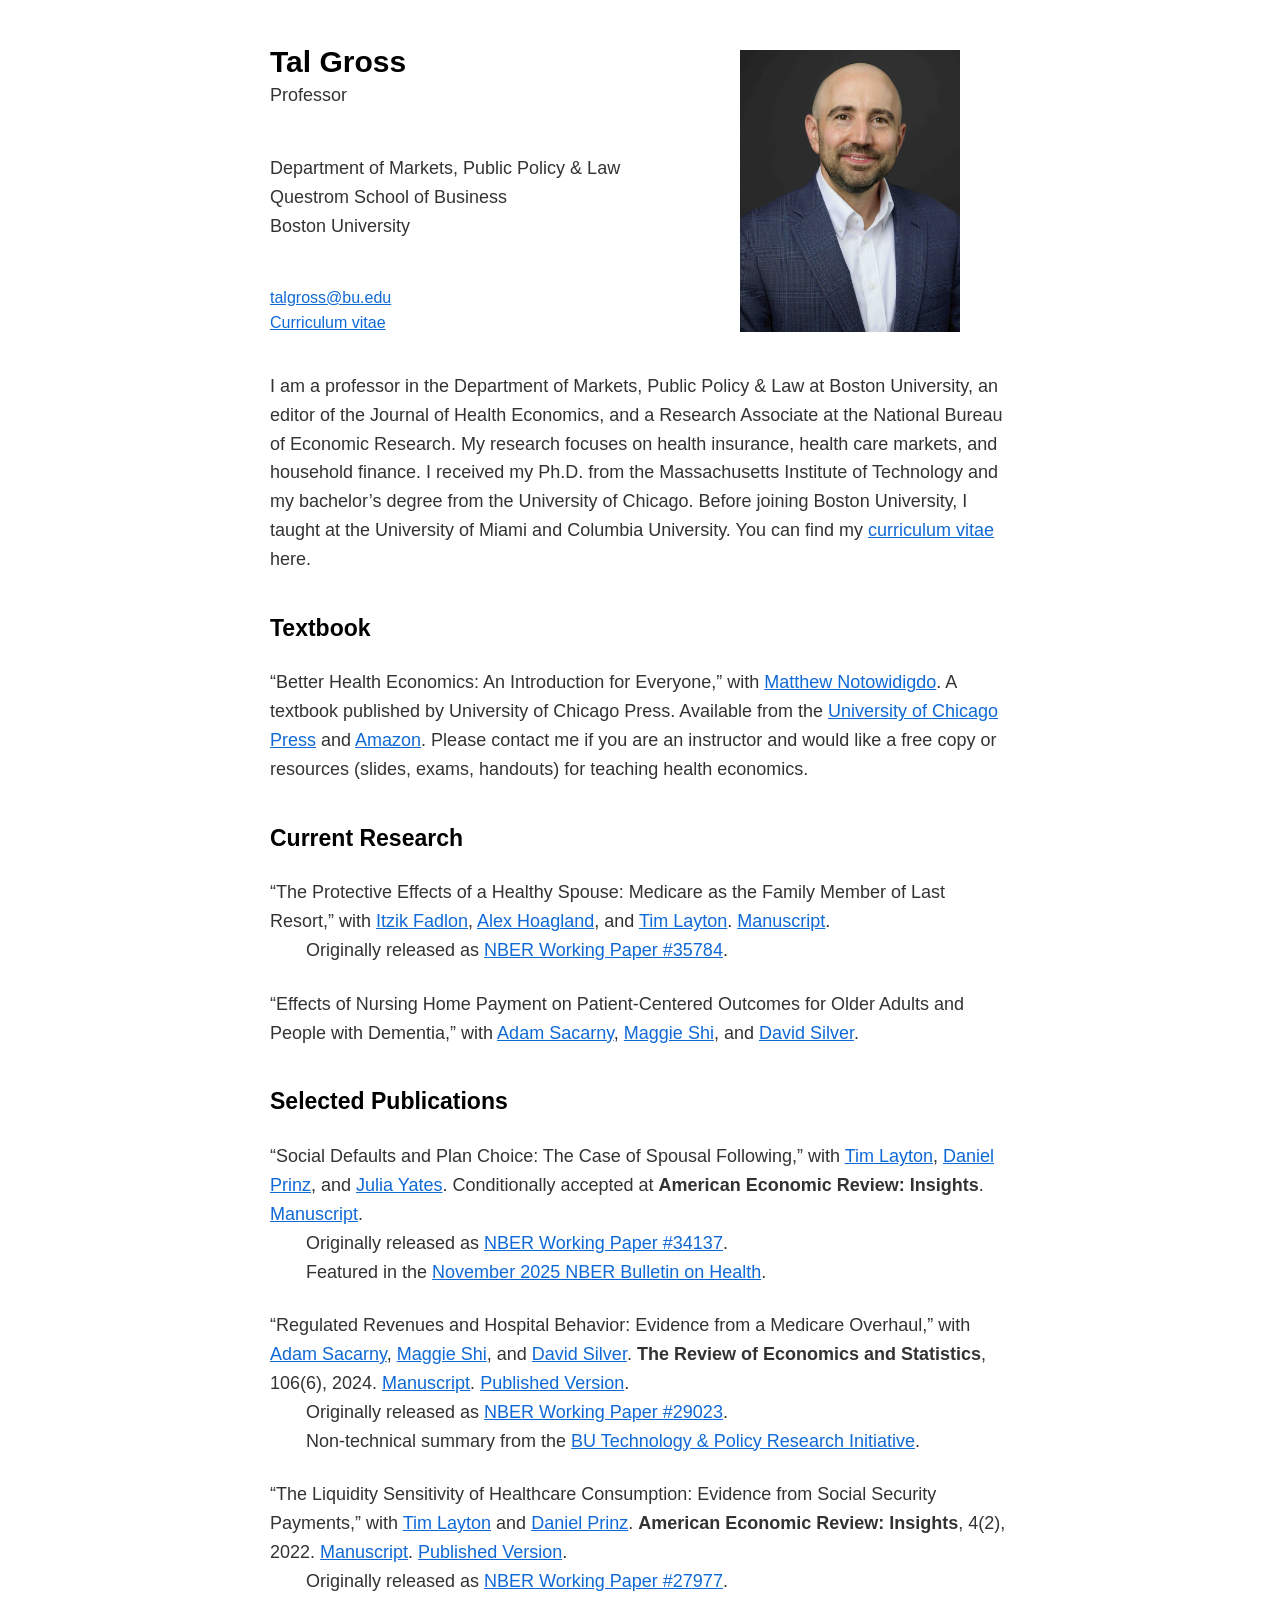
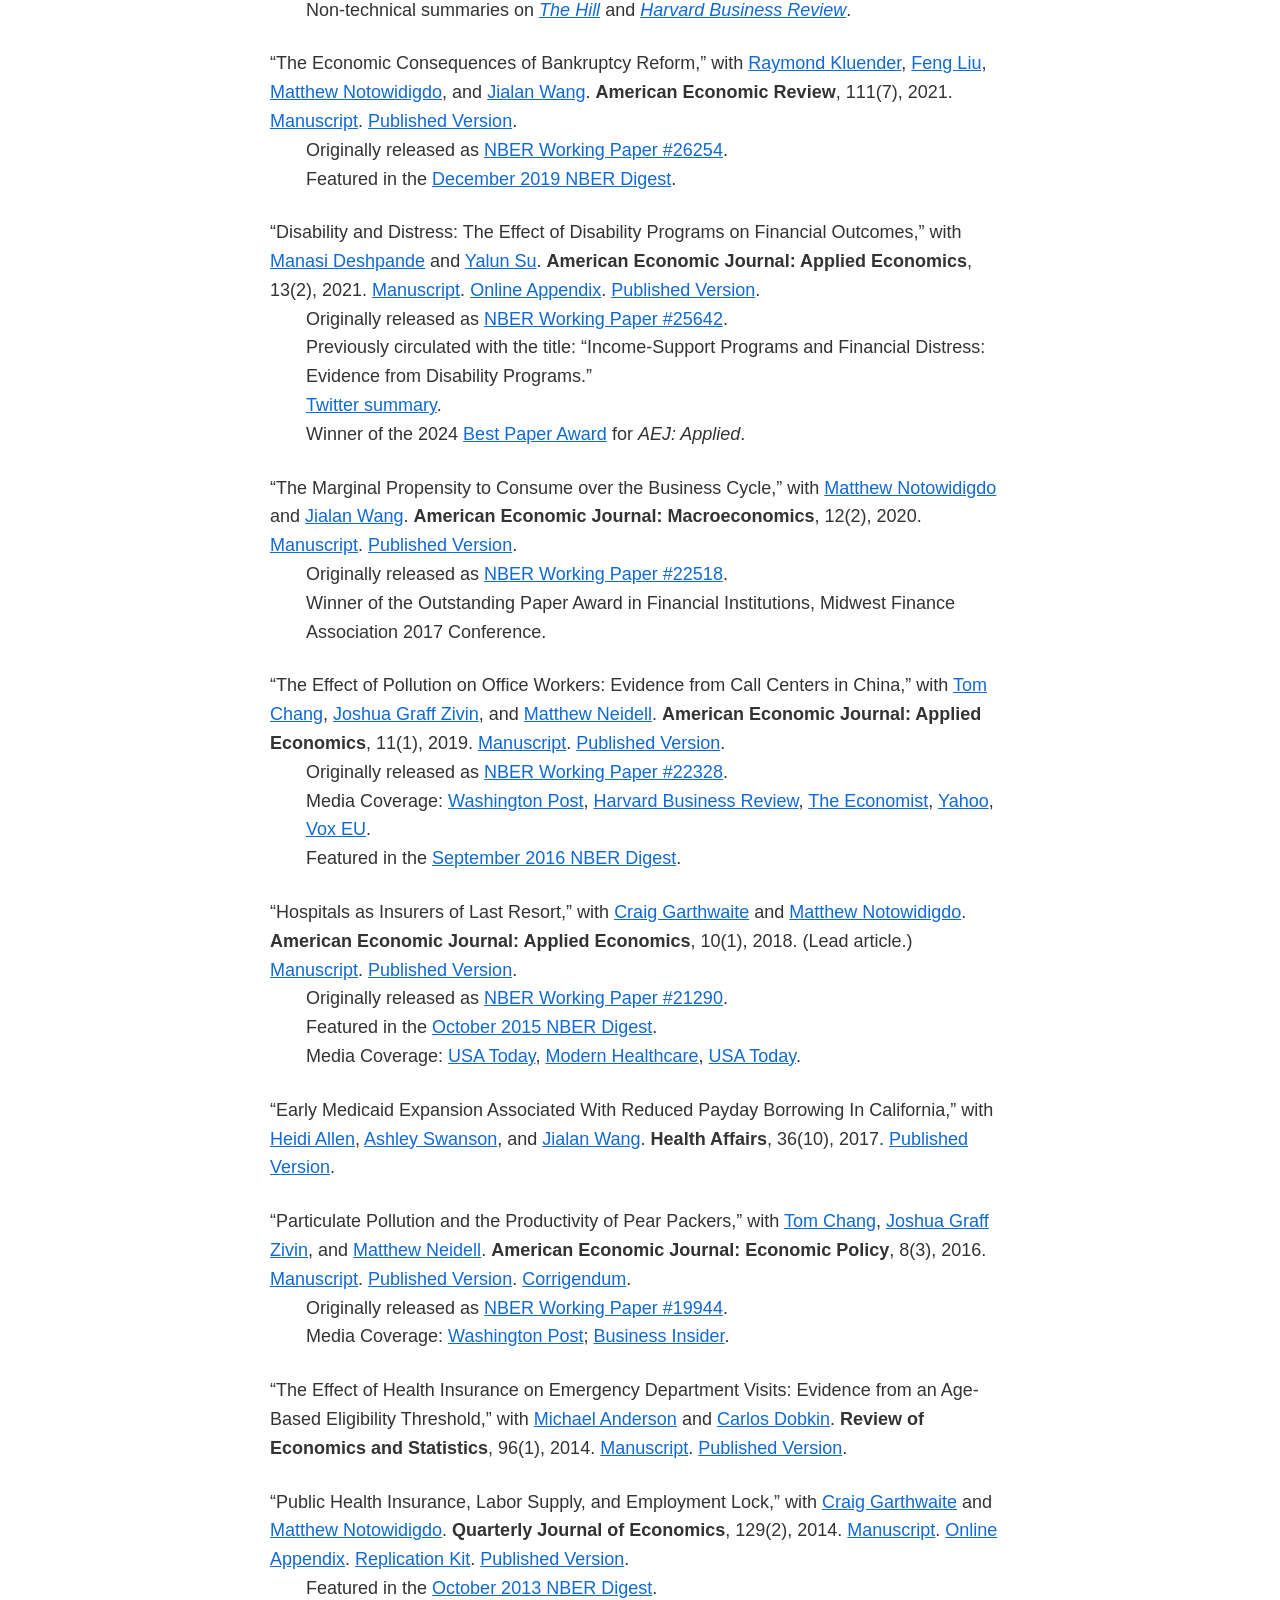
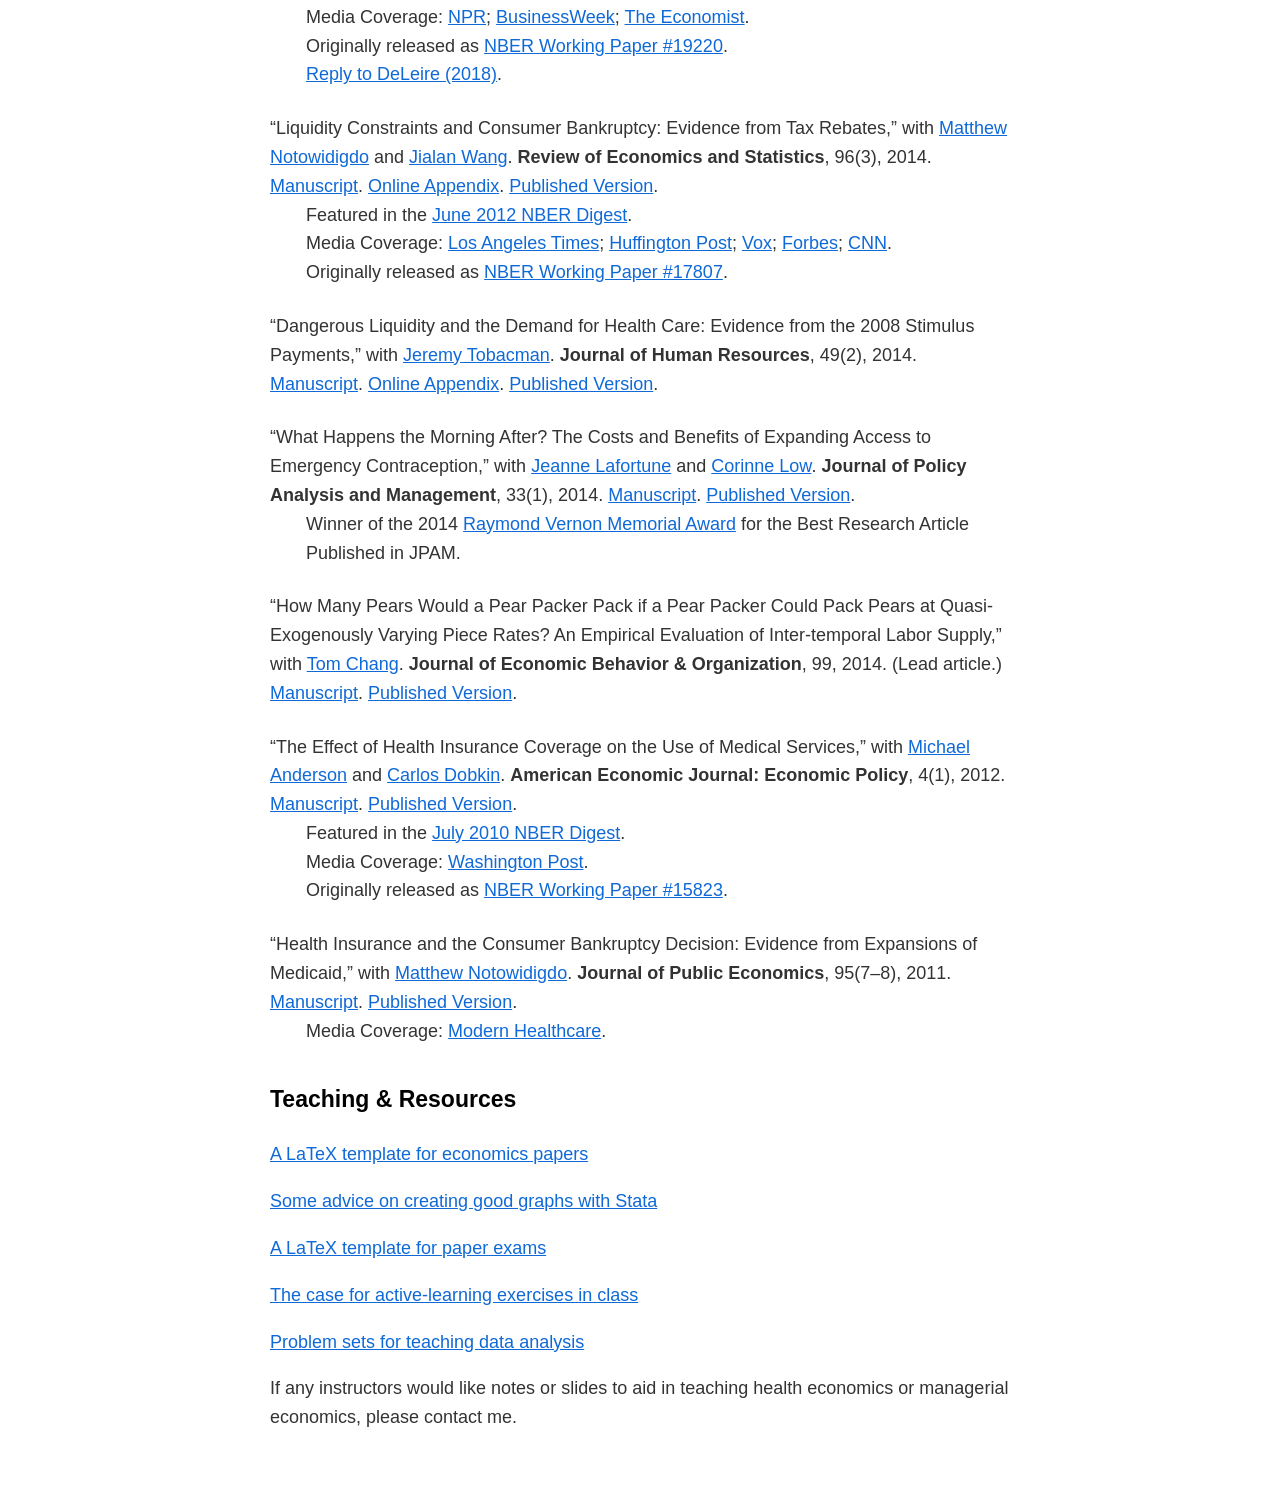
==== commit d379d08f: "Remove Brookings paper from selected publications Co-Authored-By: Claude Opus 5.5 <noreply@anthropic" ====
--- a/index.html
+++ b/index.html
@@ -100,11 +100,6 @@
 </div>
 
 <div class="paper">
-  <p>“All Medicaid Expansions Are Not Created Equal: The Geography and Targeting of the Affordable Care Act,” with <a href="https://www.kellogg.northwestern.edu/academics-research/faculty/garthwaite_craig/">Craig Garthwaite</a>, <a href="https://www.vumc.org/health-policy/person/john-graves-phd">John Graves</a>, <a href="https://www.linkedin.com/in/zeynal-karaca-0109754/">Zeynal Karaca</a>, <a href="https://www.victoriamarone.com">Victoria Marone</a>, and <a href="https://users.nber.org/~notom/">Matthew Notowidigdo</a>. <strong>Brookings Papers on Economic Activity</strong>, Fall 2019. <a href="https://doi.org/10.1353/eca.2019.0012">Published Version</a>.</p>
-  <p class="note">Originally released as <a href="https://www.nber.org/papers/w26289">NBER Working Paper #26289</a>.</p>
-</div>
-
-<div class="paper">
   <p>“The Effect of Pollution on Office Workers: Evidence from Call Centers in China,” with <a href="https://www.marshall.usc.edu/personnel/tom-chang">Tom Chang</a>, <a href="https://www.joshgraffzivin.com/">Joshua Graff Zivin</a>, and <a href="http://www.columbia.edu/~mn2191/">Matthew Neidell</a>. <strong>American Economic Journal: Applied Economics</strong>, 11(1), 2019. <a href="papers/chang-graffzivin-gross-neidell-2019.pdf">Manuscript</a>. <a href="https://doi.org/10.1257/app.20160436">Published Version</a>.</p>
   <p class="note">Originally released as <a href="http://www.nber.org/papers/w22328">NBER Working Paper #22328</a>.</p>
   <p class="note">Media Coverage: <a href="https://www.washingtonpost.com/news/energy-environment/wp/2016/06/14/the-hidden-toll-of-air-pollution-on-office-workers/">Washington Post</a>, <a href="https://hbr.org/2016/09/air-pollution-is-making-office-workers-less-productive">Harvard Business Review</a>, <a href="http://www.economist.com/blogs/economist-explains/2016/10/economist-explains-2">The Economist</a>, <a href="https://ca.finance.yahoo.com/news/pollution-is-making-it-harder-for-office-workers-to-be-productive-study-161359807.html">Yahoo</a>, <a href="http://voxeu.org/article/impact-pollution-worker-productivity">Vox EU</a>.</p>
